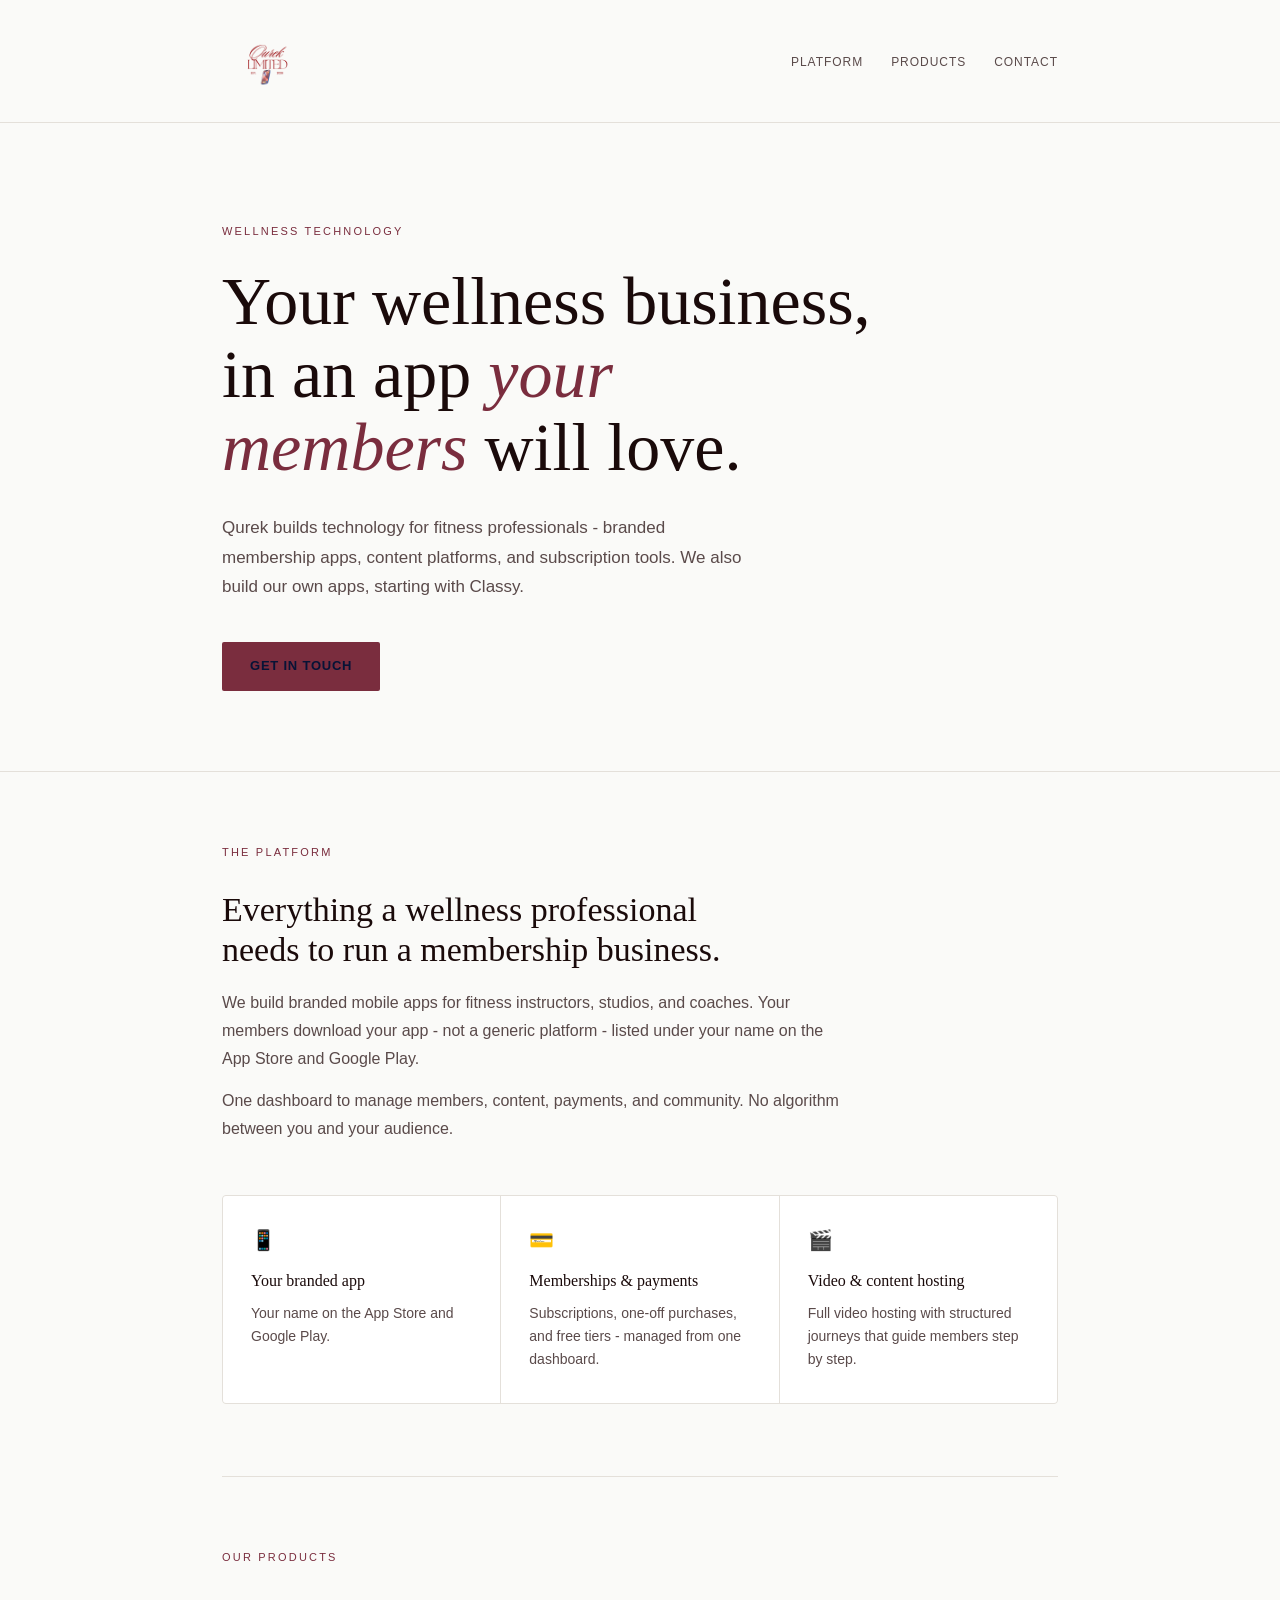
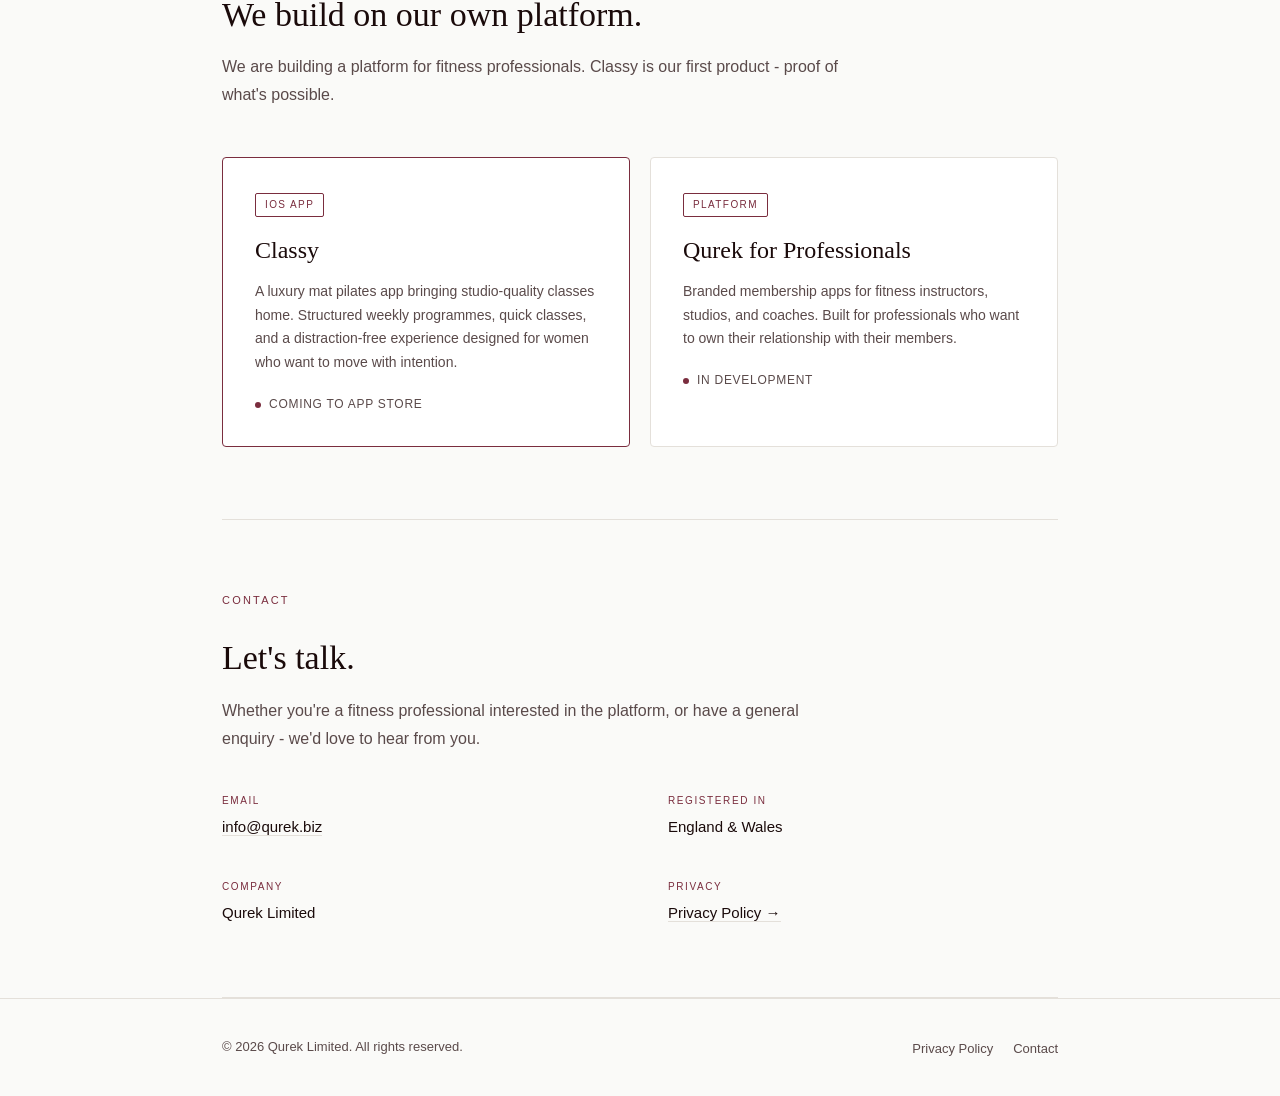
==== index.html @ fe62d05a "Update index.html" ====
<!DOCTYPE html>
<html lang="en">
<head>
  <meta charset="UTF-8" />
  <meta name="viewport" content="width=device-width, initial-scale=1.0" />
  <title>Qurek Limited</title>
  <style>
    :root {
      --bg: #FAFAF8;
      --bg-alt: #F2F2F0;
      --text: #1A0A0A;
      --text-secondary: #5A4A4A;
      --accent: #7A2D3E;
      --rule: #E4E0DA;
      --card-bg: #FFFFFF;
      --card-border: #E4E0DA;
      --tag-bg: #F5F0EC;
    }

    @media (prefers-color-scheme: dark) {
      :root {
        --bg: #1E0A0A;
        --bg-alt: #2A1010;
        --text: #F4F1EA;
        --text-secondary: #C4A898;
        --accent: #A03A50;
        --rule: #3A1818;
        --card-bg: #2A1010;
        --card-border: #3A1818;
        --tag-bg: #321212;
      }
    }

    :root[data-theme="light"] {
      --bg: #FAFAF8; --bg-alt: #F2F2F0; --text: #1A0A0A;
      --text-secondary: #5A4A4A; --accent: #7A2D3E; --rule: #E4E0DA;
      --card-bg: #FFFFFF; --card-border: #E4E0DA; --tag-bg: #F5F0EC;
    }

    :root[data-theme="dark"] {
      --bg: #1E0A0A; --bg-alt: #2A1010; --text: #F4F1EA;
      --text-secondary: #C4A898; --accent: #A03A50; --rule: #3A1818;
      --card-bg: #2A1010; --card-border: #3A1818; --tag-bg: #321212;
    }

    *, *::before, *::after { box-sizing: border-box; margin: 0; padding: 0; }

    body {
      background: var(--bg);
      color: var(--text);
      font-family: -apple-system, BlinkMacSystemFont, 'Segoe UI', Arial, sans-serif;
      font-size: 16px;
      line-height: 1.6;
    }

    .container { max-width: 900px; margin: 0 auto; padding: 0 32px; }

    /* NAV */
    nav { padding: 16px 0; border-bottom: 1px solid var(--rule); }
    nav .container { display: flex; align-items: center; justify-content: space-between; }

    .nav-logo { text-decoration: none; display: block; }

    .nav-links { display: flex; gap: 28px; list-style: none; }
    .nav-links a {
      font-size: 12px;
      letter-spacing: 0.08em;
      text-transform: uppercase;
      color: var(--text-secondary);
      text-decoration: none;
      transition: color 0.15s;
    }
    .nav-links a:hover { color: var(--accent); }

    /* HERO */
    .hero { padding: 100px 0 80px; }

    .eyebrow {
      font-size: 11px;
      letter-spacing: 0.2em;
      text-transform: uppercase;
      color: var(--accent);
      margin-bottom: 24px;
    }

    .hero-title {
      font-family: Georgia, serif;
      font-size: clamp(40px, 6.5vw, 68px);
      font-weight: normal;
      line-height: 1.08;
      color: var(--text);
      text-wrap: balance;
      max-width: 720px;
      margin-bottom: 28px;
    }

    .hero-title em { font-style: italic; color: var(--accent); }

    .hero-sub {
      font-size: 17px;
      line-height: 1.75;
      color: var(--text-secondary);
      max-width: 540px;
      margin-bottom: 40px;
    }

    .hero-cta {
      display: inline-block;
      background: var(--accent);
      color: #071336;
      font-size: 13px;
      font-weight: 600;
      letter-spacing: 0.06em;
      text-transform: uppercase;
      text-decoration: none;
      padding: 14px 28px;
      border-radius: 2px;
      transition: opacity 0.15s;
    }
    .hero-cta:hover { opacity: 0.85; }

    /* RULE */
    hr { border: none; border-top: 1px solid var(--rule); }

    /* SECTION */
    section { padding: 72px 0; border-bottom: 1px solid var(--rule); }

    .section-label {
      font-size: 11px;
      letter-spacing: 0.2em;
      text-transform: uppercase;
      color: var(--accent);
      margin-bottom: 28px;
    }

    .section-title {
      font-family: Georgia, serif;
      font-size: clamp(24px, 3.5vw, 34px);
      font-weight: normal;
      line-height: 1.2;
      color: var(--text);
      text-wrap: balance;
      margin-bottom: 18px;
    }

    .section-body {
      font-size: 16px;
      line-height: 1.75;
      color: var(--text-secondary);
      max-width: 620px;
    }
    .section-body p + p { margin-top: 14px; }

    /* FEATURE GRID */
    .feature-grid {
      display: grid;
      grid-template-columns: repeat(auto-fill, minmax(260px, 1fr));
      gap: 1px;
      background: var(--rule);
      border: 1px solid var(--rule);
      margin-top: 52px;
      border-radius: 4px;
      overflow: hidden;
    }

    .feature-cell {
      background: var(--card-bg);
      padding: 28px 28px 32px;
    }

    .feature-icon {
      font-size: 20px;
      margin-bottom: 12px;
      display: block;
    }

    .feature-title {
      font-family: Georgia, serif;
      font-size: 16px;
      font-weight: normal;
      color: var(--text);
      margin-bottom: 8px;
    }

    .feature-desc {
      font-size: 14px;
      line-height: 1.65;
      color: var(--text-secondary);
    }

    /* PRODUCT CARDS */
    .product-grid {
      display: grid;
      grid-template-columns: 1fr 1fr;
      gap: 20px;
      margin-top: 48px;
    }

    @media (max-width: 640px) {
      .product-grid { grid-template-columns: 1fr; }
    }

    .product-card {
      background: var(--card-bg);
      border: 1px solid var(--card-border);
      border-radius: 4px;
      padding: 32px;
    }

    .product-card.featured {
      border-color: var(--accent);
    }

    .product-tag {
      display: inline-block;
      font-size: 10px;
      letter-spacing: 0.14em;
      text-transform: uppercase;
      color: var(--accent);
      border: 1px solid var(--accent);
      padding: 3px 9px;
      border-radius: 2px;
      margin-bottom: 14px;
    }

    .product-name {
      font-family: Georgia, serif;
      font-size: 24px;
      font-weight: normal;
      color: var(--text);
      margin-bottom: 10px;
    }

    .product-desc {
      font-size: 14px;
      line-height: 1.7;
      color: var(--text-secondary);
    }

    .product-status {
      margin-top: 20px;
      display: flex;
      align-items: center;
      gap: 8px;
      font-size: 12px;
      letter-spacing: 0.06em;
      text-transform: uppercase;
      color: var(--text-secondary);
    }

    .product-status::before {
      content: '';
      width: 6px;
      height: 6px;
      border-radius: 50%;
      background: var(--accent);
      flex-shrink: 0;
    }

    /* CONTACT */
    .contact-grid {
      display: grid;
      grid-template-columns: 1fr 1fr;
      gap: 40px 56px;
      margin-top: 40px;
    }

    @media (max-width: 600px) { .contact-grid { grid-template-columns: 1fr; } }

    .contact-label {
      font-size: 10px;
      letter-spacing: 0.16em;
      text-transform: uppercase;
      color: var(--accent);
      margin-bottom: 6px;
    }

    .contact-value {
      font-size: 15px;
      color: var(--text);
    }

    .contact-value a {
      color: var(--text);
      text-decoration: none;
      border-bottom: 1px solid var(--rule);
      transition: color 0.15s, border-color 0.15s;
    }

    .contact-value a:hover { color: var(--accent); border-color: var(--accent); }

    /* FOOTER */
    footer { padding: 36px 0; }
    footer .container {
      display: flex;
      align-items: center;
      justify-content: space-between;
      flex-wrap: wrap;
      gap: 14px;
    }

    .footer-copy { font-size: 13px; color: var(--text-secondary); }

    .footer-links { display: flex; gap: 20px; list-style: none; }
    .footer-links a {
      font-size: 13px;
      color: var(--text-secondary);
      text-decoration: none;
      transition: color 0.15s;
    }
    .footer-links a:hover { color: var(--accent); }

    @media (prefers-reduced-motion: no-preference) {
      [data-fade] { opacity: 0; transform: translateY(14px); transition: opacity 0.5s ease, transform 0.5s ease; }
      [data-fade].visible { opacity: 1; transform: none; }
    }
  </style>
</head>
<body>

  <nav>
    <div class="container">
      <a class="nav-logo" href="/"><img src="[data-uri]" alt="Qurek Limited" style="height:90px;width:auto;display:block;"></a>
      <ul class="nav-links">
        <li><a href="#platform">Platform</a></li>
        <li><a href="#products">Products</a></li>
        <li><a href="#contact">Contact</a></li>
      </ul>
    </div>
  </nav>

  <div class="container">
    <div class="hero">
      <p class="eyebrow" data-fade>Wellness Technology</p>
      <h1 class="hero-title" data-fade>Your wellness business, in an app <em>your members</em> will love.</h1>
      <p class="hero-sub" data-fade>Qurek builds technology for fitness professionals - branded membership apps, content platforms, and subscription tools. We also build our own apps, starting with Classy.</p>
      <a class="hero-cta" href="mailto:info@qurek.biz" data-fade>Get in touch</a>
    </div>
  </div>

  <hr />

  <div class="container">
    <section id="platform">
      <p class="section-label">The Platform</p>
      <h2 class="section-title">Everything a wellness professional needs to run a membership business.</h2>
      <div class="section-body">
        <p>We build branded mobile apps for fitness instructors, studios, and coaches. Your members download your app - not a generic platform - listed under your name on the App Store and Google Play.</p>
        <p>One dashboard to manage members, content, payments, and community. No algorithm between you and your audience.</p>
      </div>

      <div class="feature-grid">
        <div class="feature-cell">
          <span class="feature-icon">📱</span>
          <h3 class="feature-title">Your branded app</h3>
          <p class="feature-desc">Your name on the App Store and Google Play.</p>
        </div>
        <div class="feature-cell">
          <span class="feature-icon">💳</span>
          <h3 class="feature-title">Memberships & payments</h3>
          <p class="feature-desc">Subscriptions, one-off purchases, and free tiers - managed from one dashboard.</p>
        </div>
        <div class="feature-cell">
          <span class="feature-icon">🎬</span>
          <h3 class="feature-title">Video & content hosting</h3>
          <p class="feature-desc">Full video hosting with structured journeys that guide members step by step.</p>
        </div>
      </div>
    </section>
  </div>

  <div class="container">
    <section id="products">
      <p class="section-label">Our products</p>
      <h2 class="section-title">We build on our own platform.</h2>
      <div class="section-body">
        <p>We are building a platform for fitness professionals. Classy is our first product - proof of what's possible.</p>
      </div>

      <div class="product-grid">
        <div class="product-card featured">
          <span class="product-tag">iOS App</span>
          <h3 class="product-name">Classy</h3>
          <p class="product-desc">A luxury mat pilates app bringing studio-quality classes home. Structured weekly programmes, quick classes, and a distraction-free experience designed for women who want to move with intention.</p>
          <p class="product-status">Coming to App Store</p>
        </div>
        <div class="product-card">
          <span class="product-tag">Platform</span>
          <h3 class="product-name">Qurek for Professionals</h3>
          <p class="product-desc">Branded membership apps for fitness instructors, studios, and coaches. Built for professionals who want to own their relationship with their members.</p>
          <p class="product-status">In development</p>
        </div>
      </div>
    </section>
  </div>

  <div class="container">
    <section id="contact">
      <p class="section-label">Contact</p>
      <h2 class="section-title">Let's talk.</h2>
      <div class="section-body">
        <p>Whether you're a fitness professional interested in the platform, or have a general enquiry - we'd love to hear from you.</p>
      </div>

      <div class="contact-grid">
        <div>
          <p class="contact-label">Email</p>
          <p class="contact-value"><a href="mailto:info@qurek.biz">info@qurek.biz</a></p>
        </div>
        <div>
          <p class="contact-label">Registered in</p>
          <p class="contact-value">England & Wales</p>
        </div>
        <div>
          <p class="contact-label">Company</p>
          <p class="contact-value">Qurek Limited</p>
        </div>
        <div>
          <p class="contact-label">Privacy</p>
          <p class="contact-value"><a href="https://niacod.github.io/privacy" target="_blank">Privacy Policy →</a></p>
        </div>
      </div>
    </section>
  </div>

  <hr />

  <footer>
    <div class="container">
      <p class="footer-copy">&copy; 2026 Qurek Limited. All rights reserved.</p>
      <ul class="footer-links">
        <li><a href="https://niacod.github.io/privacy" target="_blank">Privacy Policy</a></li>
        <li><a href="mailto:info@qurek.biz">Contact</a></li>
      </ul>
    </div>
  </footer>

  <script>
    const els = document.querySelectorAll('[data-fade]');
    const io = new IntersectionObserver((entries) => {
      entries.forEach(e => { if (e.isIntersecting) { e.target.classList.add('visible'); io.unobserve(e.target); } });
    }, { threshold: 0.1 });
    els.forEach(el => io.observe(el));
  </script>

</body>
</html>
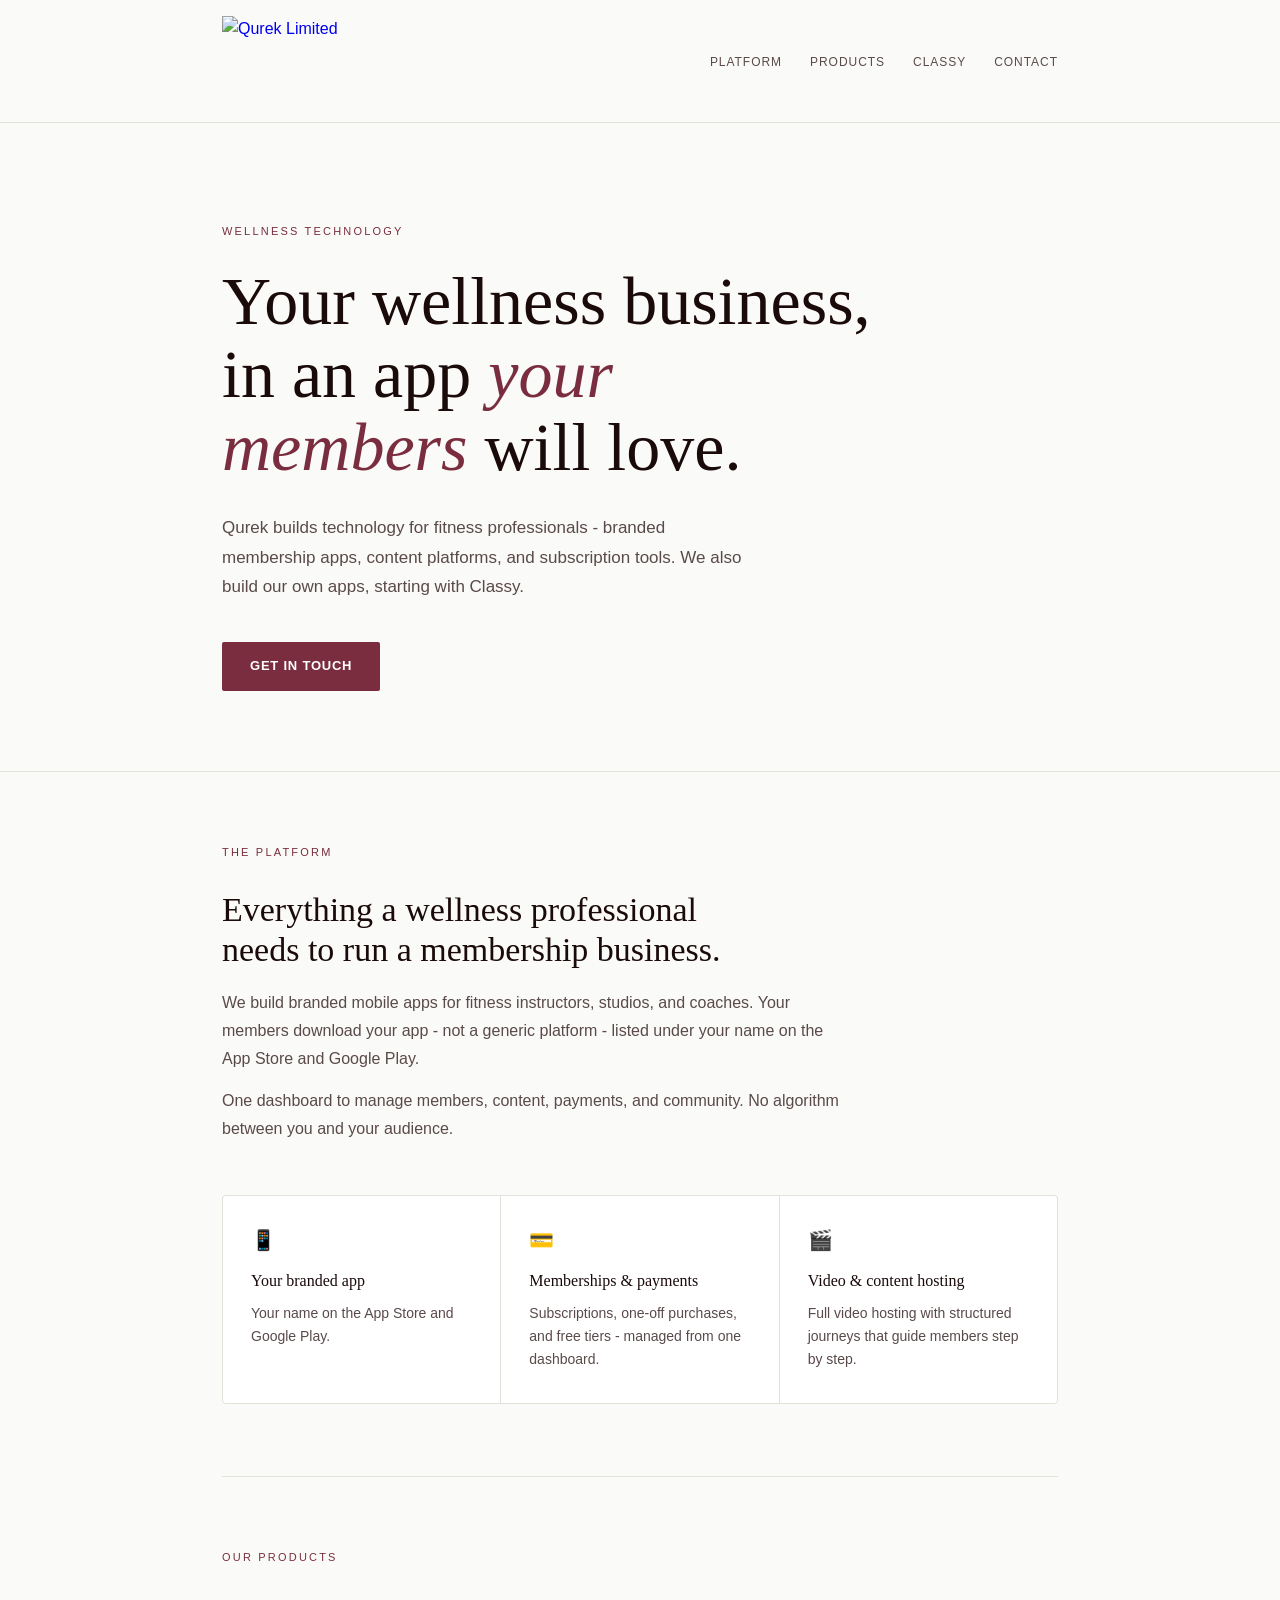
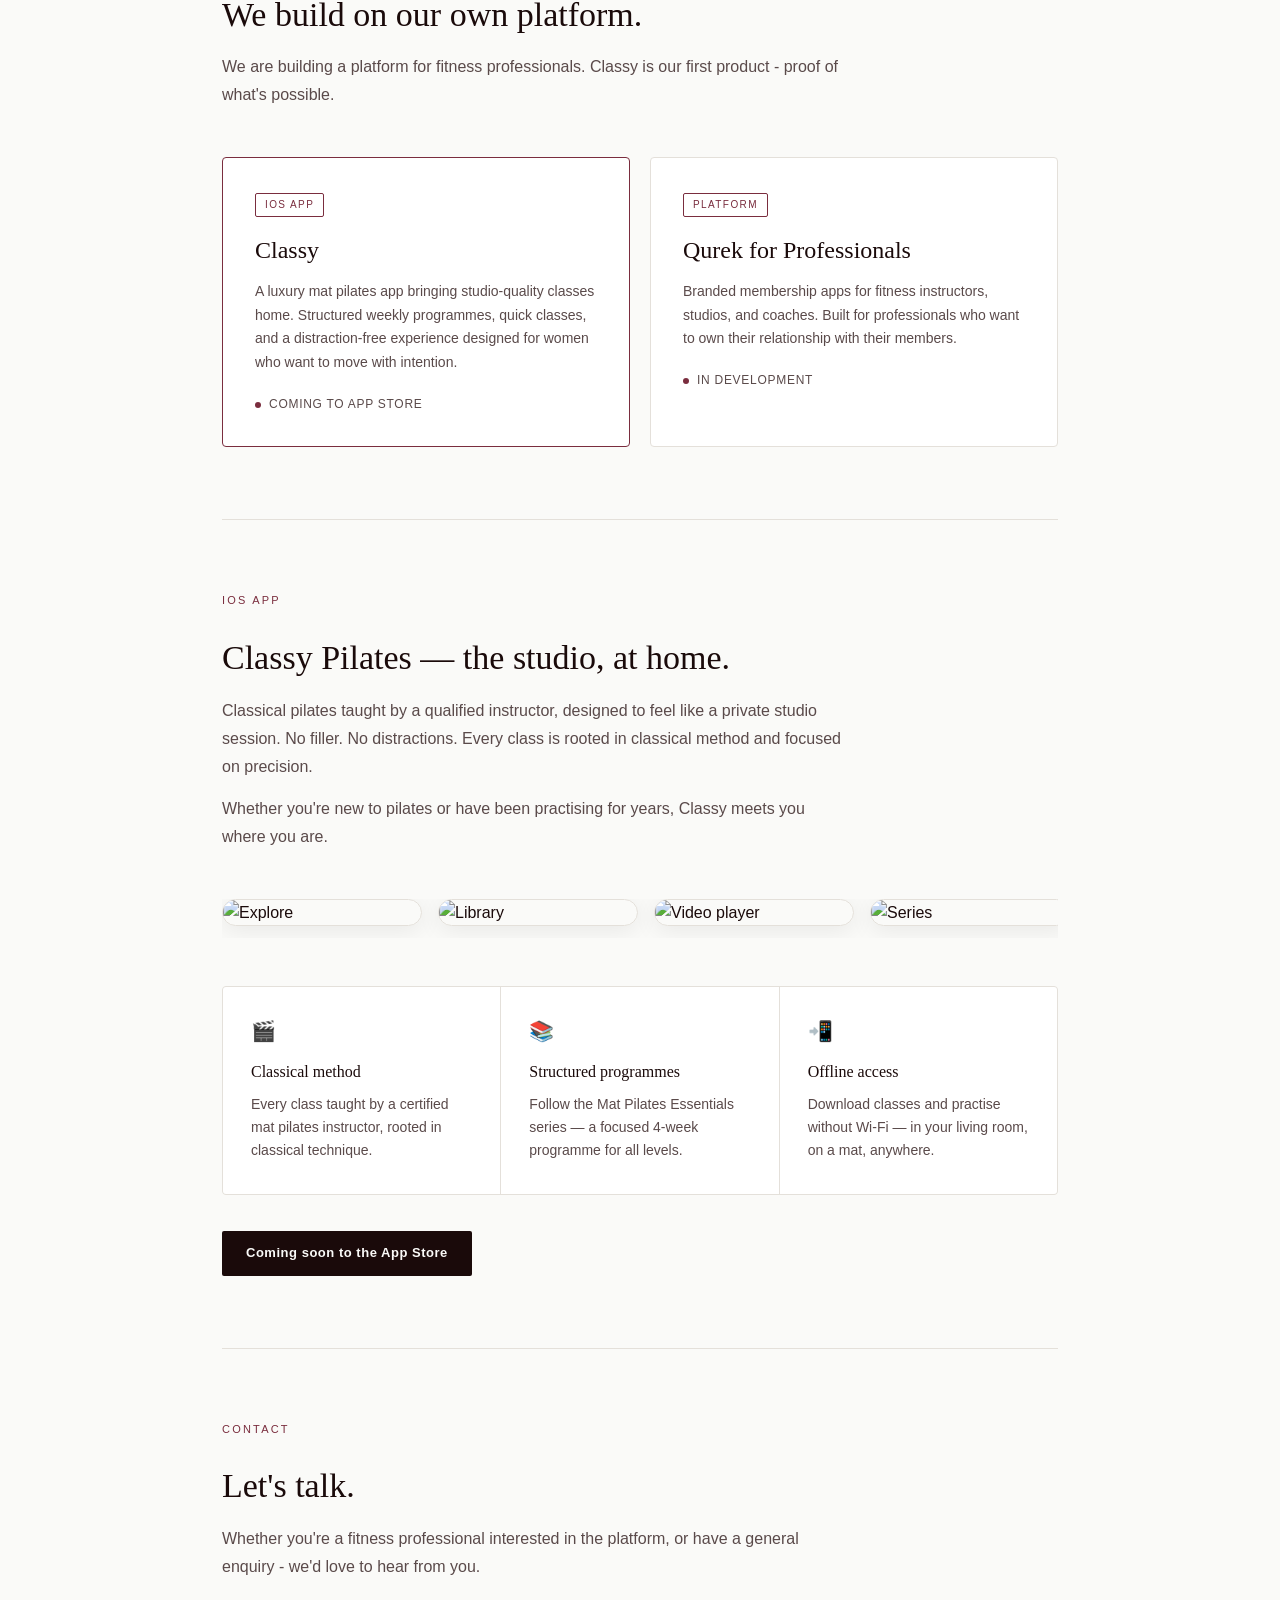
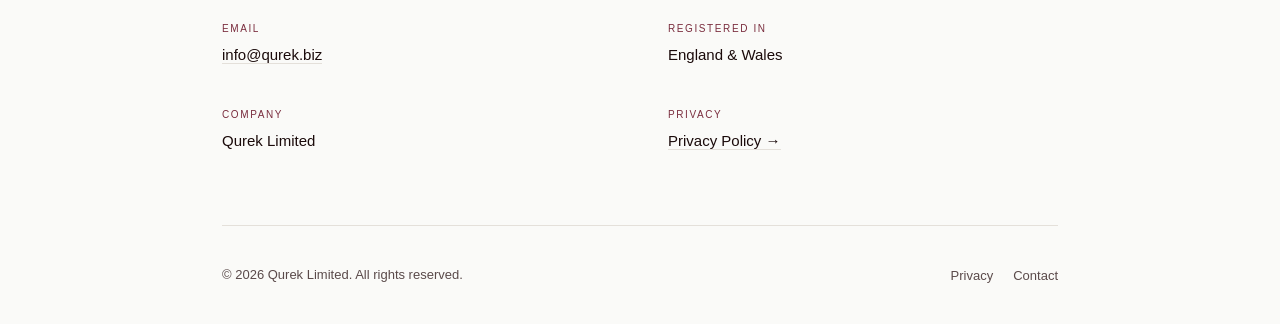
==== commit b6131dee: "added classy.html" ====
--- a/index.html
+++ b/index.html
@@ -107,7 +107,7 @@
     .hero-cta {
       display: inline-block;
       background: var(--accent);
-      color: #071336;
+      color: #fff;
       font-size: 13px;
       font-weight: 600;
       letter-spacing: 0.06em;
@@ -207,9 +207,7 @@
       padding: 32px;
     }
 
-    .product-card.featured {
-      border-color: var(--accent);
-    }
+    .product-card.featured { border-color: var(--accent); }
 
     .product-tag {
       display: inline-block;
@@ -314,16 +312,58 @@
       [data-fade] { opacity: 0; transform: translateY(14px); transition: opacity 0.5s ease, transform 0.5s ease; }
       [data-fade].visible { opacity: 1; transform: none; }
     }
+
+    /* CLASSY SECTION */
+    .classy-screens {
+      display: flex;
+      gap: 16px;
+      overflow-x: auto;
+      margin-top: 48px;
+      padding-bottom: 12px;
+      scrollbar-width: none;
+      -ms-overflow-style: none;
+    }
+    .classy-screens::-webkit-scrollbar { display: none; }
+
+    .classy-screen {
+      flex: 0 0 auto;
+      width: 200px;
+      border-radius: 20px;
+      overflow: hidden;
+      border: 1px solid var(--card-border);
+      box-shadow: 0 4px 24px rgba(0,0,0,0.08);
+    }
+
+    .classy-screen img {
+      width: 100%;
+      height: auto;
+      display: block;
+    }
+
+    .classy-badge {
+      display: inline-block;
+      margin-top: 36px;
+      background: var(--text);
+      color: var(--bg);
+      font-size: 13px;
+      font-weight: 600;
+      letter-spacing: 0.04em;
+      padding: 12px 24px;
+      border-radius: 2px;
+    }
   </style>
 </head>
 <body>
 
   <nav>
     <div class="container">
-      <a class="nav-logo" href="/"><img src="[data-uri]" alt="Qurek Limited" style="height:90px;width:auto;display:block;"></a>
+      <a class="nav-logo" href="/">
+        <img src="[data-uri] tz7e/32YG4utRa3HN/mDn/ukdrHwB90iGj67/6/ENTKBkUuANZCRe2+HVM8aA4GpuilOg//iJIeQ21lQNWA+EviMd1vtgIlKLElHw38cSAd3A/wkNb7gQ14pj0oIa/acaOSOIQWOG8MEhjABFiBD+OaMhKYtDwSmWJacDxlxCqbVVsI0ZduJSPXtsFY9Cc3j+jnxyJOD1d/l7soJSrdeRXtkypS7/yTZtmKw2sLXZQLDiYA2nBrLbR0+BMjHsMwXvNIy5YtOJc9CyyvTEBn0xAJBQp/+Bd/H98+Ihb87mMKDiJ6ebP0UWtAyn5RVTs2qo21cmAAT2DIB1kC2zIiP6AWBBlilxvoDP8ZU2YsdSk7Jaxz0Q3NBcGSV+lho6upQNHLPsZhk1Yuqix5KgkoXjh3hO9kZB0xVQo3GtcuhTGSh46zVpPqvpfTn58Ra3ypaQcfGJl/oS7pQr5hKfOb1lX3p5DVrtoHnpbsWlMa+RZWVFc6EVelw6G5LZtbVRqMtpdHzkdlLdqKPzPs6KL1qqqjYU7O0n+tKfpt8HKRxUHHihQE+A2HSkBTZa86MxtfYO/r4hwZ7TWLKr1IHo94dLBIWSq1AtOB7uCTeZQzCA79tOdaC6QyC4QpoQ2+kTOuSBcn2F4tddk2s7e3RvuA7jin+lEhkSRi9UOw43tZrArLJH/qGhinauD/fkhk1CY6vNy1pPOgwy/4gRL9Orut14/iErSPAAmTr+PHZIEDBf5YvcaFuyXNgE/WQ1kElb66Cs/xfECgXzImFn7V39OEPnPAh3RJHIcD8VAiH3XGJlRiQfoepWwvdmvnKKbHo+q6qba6omK5Z+nkeh/7XJb7A6fWxyIOdj21AuEmTUG+UQ4DElMkCpDOgXn4nf9JSf/BwTM8+E0Gb+3oh8WMC8TxCXBSP+h46W3xKQZ9chjkBFiDD/AYOdvObA4EvSzN5W5mQX8tgVKeZVVRsrUPKOExWP0/EfDf2dcBocleN13TzdM2UtRBCIVT9GN4vzcYiz/d0ttac9vb3cN4ZS73Bt3QpfrHMV/nGGbHWN6mdhUUqbWVHwPvEwu38uXcEmv3+ry9X+kIIjwOg0SEYVBlQCW9J6uLqs8LhsBD4n8uIIMACZETcxsHpRLMvOB+mias1ofz5xFIbtA6pXsxIc8G8aPu/+zJg5OJF9DpdmGfBJOUgJ7cprab69vb3+9rb2nj4liZf8AhTmBejjhM61wONxk5rAh9KoPM+/r5lAqSJKl/iIuQjI02UcpDByaU+RLqZurmx9j9vuQY+YrgRYAEy3O7YEGhvLh2ItghBgD8yEfwHb7VdKPUIijKEujVc5rj8gj5EjzfACV/jD8xCVt0GOMRHwRTSiApvmpMMr7Br3+o/1lKEftyyZNQoX/26dXgw3lggQGzbG/7Y7xv38KctEWj0hnaWMtGIuJ5v4v7DfCkF3h/XDK2+Nhn+dEvn8/7hSYAFyPC8b4PW6mZvcBekGPkFpuLumneSU2Noai7MV6sR5TF/Tizyaxi8e10aKyq/5rTUDRBENAg9khHaT+cVMTX1uuKCEwylv+mQyqun02OxmUxbBUVVkecGT87rCjbyxy0QaPQHZzmUugHZBCo7gkIN+MGuXB0LX9MA39IWTufdw5gAC5BhfPMGuunN/tBhmlJ3YKAYVSg84P+g+bjPY2bNaXXR6Du9bRdpA45k5iLdUhdZUr2XFvKwubHwE72tpyfHw5+SlKYmDUP6Ox8Pm/1UxKbQ8/O7nffx980JXF9T4/XH09fqStRjNlxHkaugyc2ZE237XX4Lv49cAjBVcmECWyaAqbNzITwexpGjOs+ywvfbTbfjoL4Ij8X+yq87k9nnHMhHBeFxs3LIPedG27aJ8KBeSkMGMMA5haanC3t9l5hcDrvVTKSLNyBe/lO4jz9vToBS01TE079HbE89TZyglDRQNf6VlsZ+LDw25zVSt7AGMlLvbD/2C87yhTArXU5PmfknTfJ34GE9Yyh10Zx4+KaemqyOQTbe/f2hc3RkwsWA/lHasg6oi0f+2o/NLloVHPI7od1mmUpvEsCW8LTOLBPalKwUr66ORvvsqC960RG2cYkv+G2HJe6CD2wSzbwj8yVS7t8rHXL+/LYor68ywu53d91hAdIdnRLfRynX1/uCt2CAmEdaR96zTD8aCJL1WPZvdl2s92tpLHFXboeUIY1lQhyahD8lJs3zzo0PTEQywhEORD9WBuLxTQSIJvWjsXyhlrXU/Q1st+/yl9/sD5wGE+atCOL0krMcJgwFIbJwTjR8hW396/JM3jESCbAAGYl3tR/61ACrBIRHE0wUs+kpM1/oaRNxGB9YpvWjui6iuvPHFntf7A0c4JLqTugvVUnKfhsfuOy3NweDQWmIg9Cu3yCNSj5kRdCsMvg/TsIyhS0Okf1lsXaX+jb7YcIbuEpT8kJ6lICwoFcUqV/q58bD984tdUAl2n8WICV677vrNg0Wrb7QEpcQswud5ZTLCk+drwhdHYt5/R90V0exfQjkOxOBfDdBe/kfTFZHzk9E/q/YcdtqW3lWHFauyaqUEI8XXkMqfb5XirFRoS6qjW1dmpXCevv6+XpR4/X54l7N6UwPhSV3KX9Va0Y14/dwPGmi5O+Av+oTrBZ58rx837ML9JUPnzd0CLAAGTr3Ysi0BJrHjRgszugsPDB4PKur7LGnR3o3yOYCzJK3ILLs9KRSj6RFdu6CRGxAp8oi+MOJGVZnpZT4POOSz+RhU/wCoubPh/B4SYt6F4lcLGF+94C9L0JKeZdmHiektr9Q6RkO6azKZkQTGnDBgDWiyIWoXWUZ61fQPL9Fv4f8Q0RWmMfPi0V5tloRZqW0iQVIKd3tHvQVkdqXYZD4CT1p5gsNGggW/Mulq+PmROJt+e09eb/ZUz1WaIl7kWNqP5iIrlwTCzc0bPTF96SKfjnG8gWOxKJRu8Ut6+cLWiPtVCnl13KY6h6YYhKm0mbNFasS/XKxXlTyd5gK3/YGf6JL6zzMRKuhyQmYHmYalrjB5davFoOYE9hOWimsB6FxfJGER8d07T8rYZw8L2qv6NiLnvKhI5EAC5CReFf72Kcmb/DH+EEsLHSY20+cUvwx45TH5Qfenla/2Fe5U5kwH8YAPT1hqVPr4uG7enpufx5HcSYimWmA6SrmcIhlVDeZZfSM9TDWYZ+WUuqw/g5Y7En7yffyntLvwMB8BM1uQ+ZgMhE+bUp56dxY2/ODKTwW+4LfgjC7Dw7z8eQDo99BRkLYRj1z54i2ARe0PeHJxww8AY4DGXjmQ/KKS/yV39A1uRgDGQLNcyWveaRt4dFqP7X3tPE0AJUJ6ymMO+Oyyjp0sISH3d6k8RO/1HZE2pU7To9EPmr0+2e4s9ZTmIY6Aw/436uPhaEIDGy5Cw59Xem/QbLBI4g3IrjfReLJWariw0YMAB/P8wLZm06shsvz7MGE+jswu42mmFSXGxPTmG1ZHw7NqB0FL27R1/G0oEcDDIZdSJ7DUNjMZz+JpYlo+74SteQj1D1NXh9dFIr0yWzV5Qoc6dXE/0mRF05p55Lx2Sqg4OIXMMA4p/ollcyOmNPd3WPohmpTnYND+R9KU5yzAaoQD3TJcW0Lbuxspzk+C9pNFbMqtDmn+bHZ7e+tAt6Xz9ZCq5mTwacbsXDcJNgwQypTqwrnRyHWdj+XvTIAFSIn/BmjGVYsv+GuYUb6fn65LU3XxRPy6sBwH1SZaPu8NoiZf4FgIn3vhsP48a8nD6+Jtr/fm/P48Fn1zYULAXzxS7oMI8/dhkvkI9bdjYFxSOwhaR75vjb7gPnjCfxoLYa2ylHnanHj7n/L7BvMd/q8FYHQT+IArhmI8Mlmp5tdFI7bZbzDbxtcemgTYBzI078uAtarFF5qDgL4NwoN+EBAeK7LSPGZeItwr4YEZTSe6hPoFhAemeOqH1sfX/2/AOlLkQut8wYuxzvk+mPn1FuadXoBH/dfqk60rixw6oJtgIzwZ5kKBdp0wP97+9La4OISAXAhB0NDDoMhGf+Bi5LS6mnwxtl0ba7kYyjoVwgNyuOtCDyC0tzCupuujec9II8AayEi7o73ozzK/f3ul9H/hlFB+4JBSRhFh973e2uFt4SHV3RAeK7LKOLg+FhtU4dHkrfguZjVRQj8NvoWDepMmhaYdO92pKiR1tOYm13/WHVJa7VBZcjen0GdiwH1vdTz8y4ZuZpk1+kL1WGIXY7t0wzp0lzDldbXJthXdXaOn+yjCX3eYB2JhrANwDlZVVGkEfb7g1NSl3ZnHoBFdCa3x0o7IcrpcBAnBTqhrb/t952vTdGjpr/yKUNb+MFHuiTQ0E+xBRIr/ZDS1cD58TJ3P4e8jlwBrICP33nbbM3pCbVb69Rg4QmS6okEAT54qY6l59fFwr5y4i22zlboLJpk1mH56RH18kIVHMDgZEefLXVI648pq7onwyK1x4kAchvqeVImZhpBRTao5wFJUgOD47V1KvxrC42AEIXoSwnoJ05zvauhGeDRDQwPiqwypHaIpy4V/fDcpXb223Bf6MwIrr5uXiLzS7U3rYidNgHAKq1ZhsoJHaJUJoaIQHLcJU/1W6Np9GSWTOPWcIqfLRn/oOpcS55LwIFUCv4sWaKA/rGsP/63weFrgS1r6CRAYpyF1+0ywheyDcx0n4Fo0xXcXsKhpEOIQvOh5hEsJEGABUgI3uVgXmzHTxqHk4YV+jzSy4WJG0j3Fju9qW7MndDB+RNA8VNSQ5g/q2tsHzedBbVwiRvmkkaW4k+0SynrHpalLump7fvtSb+hHyO20EP2YRv4fDMD/zQp5/Lzo5sue0jlN3tAJulI3YhZXDSxRArElf0g65QlnhSNdrtUK39BRGJ4XW5Y8vj7R+k+qp0GIPWv8oYMwcN/n0uWBaMc+tfG2/9K+npSmioo9NUs7H4LjCAzoDpoAgT7fp+ni0lpoAvagr0SlqeS4IvVJJMm8yYk1y+k3QAMBHiM+z0p5dH001z46h9K/eE05Vyh1JtCMxjFvYzr0w2llteLzKHR/LzAbjckAOF/tul11tVf0YSGxIu3jTcOAAP1uuJQYgYfEBPd6FWuwnzfRdxo0MYg8544GMdh2OQZuRqkZqdh1Yf1K4LHUtKzj6+LtZA4btNIAJUr6s0vKlNwL63BnoBHNnd0e6XJmU272WRYLIakfUaPxMA1hoH6fkcasBbHNI+UXCVHm8gevQVr7s+l4KrjOI554+SlzxJouQ/6WQlhjfL0Dh59al2j7o30i/jTAP7FIZTFDzRmFo39cTKjvYPMWBYgdHa6rSxE4grgdCRcWgg+VWos4knPnxiP30nfyTaxXejOCJ0MxZT1K2/LF1j59wZtx339SIDw+tZBepn5jehmJ1DMn66ZoQNvh81fLLaU9KONtb9dB8cjXRWYzUzevc0vtuLgSL65saemSQ/4cfh85BFiAjJx72eOerPfHjncpuTMNHjBbkdO8VZPmGbPEx3i47FmhWAoMpA9hymcQzmDkRBr8Na9rfIEr0K+TyX6Cp/Eru4vvaPQG9pea0eRQ2jTi0CFEby+PB+fPKcKhyecbLZXjTtR/SP74rLDuL4tFTj1ZiC654Sn/BxiA78JKjbXIH7bJQL40FApgEu9D+EeIWBmM+FKs3BJ9CvbUpboS50zIdByM+/ecIfTa/KSFDgFxEyYQHBWz1BN6PPJYQb1yKTQPmC5t4eHEDpr0gCzE34fw+A8dZ6d3keomaBe7Qnu52dStxq6mctOkhAasLz/OG/yDoRxP4TObrwhiiRQWICVyo/PdpKdojJdnkt2aCswwsGVbF9VGo2/nj9nSO/kLEAT3ANKfT4gqcSkS6tlPvVs6b1vuhyN4PkxBl2DQI23qsbWx8M+7ut5Sb+A8TBa4ErOhykgY4Dw654qsgvhTaGA5MAUn54Slfr8DqVDyKT1g7ru3KhqZjdlH+XG84IzcR/g8joerYJlpiVpoZw8UHkCmIaz1fj8E177kf8Co+zmE+LOFxxR+XuoOTYS/BGYzcTQZi+iidO8gKJvavWXnnbcmpwHdBO1yqS9+qw95xzB1+RVkF569eoHGAOFwHYSGbbYioYkYj48zmG49H6azBkx7HucPnYWHikugzTyV1dWedZHwh4XtKPYZ51liCPwGirWNt21bAixAti3fIVe7wx/8LnwfcBJ3LASEHFeV0Z6nVP87cje9o/TbYRrZtd1SdyPC/Jr6Qe7lYm/wJPyQb6IBFYLgDZcwzirIMv2V/CMOb3YRBMEsStdCwgaDZRYO87OROmRxsW40VlR8Tbe0BzFwTyRhgyd3AeFx95po+AykMO9aeGDdDNR/C/wTs+HEf7Cw7kU+3yiXIR7EQP5tqpNyTKWkuA1CfJM1SvLnNHpChwhNNWLAt9tAAg+vDCLrz8diXrfmF/NqKg9O1hwx3BttP/hCnrZM/cTaZHhNvh7EeVyBa55L18Q7CY9PLCUPg/B4g9LOOIS1yC3Ed2BKuxnCdIOZLn8+vzOBzgTw74dLKRHAUzcNbPbgielSsJeKsAr2SzdcMp+YFcZ+OoXxJm9n3WFCaMvj7e6/mWOM3SRrQnS1JR+eN7LHniWbKt3NbrWvqP1MJCpJgR7kgL6IfRp/gB86/4f2dIiQ9P5bABDg7W+SBIacCpbqM5bZuFfI4A9dGjIHYZVHvOhI5VtgFUXvDMGQ3sJdVHVTIqHQhGHfPNd6V2IkCq9MWqFEfpCvFDJ2BCK9MJAJBLQoWbGgAe/LawGNj7s+/ZCv0KThTiLUJmkDkfIQ+sMpNBSX7X7pTgOd+ahVb9JiZl6BqhNKJFuYc6n3MDttJtBbQrXSaxvT3C3i/HpZAUxDxDgTJhAaIYGSoGoU4G2fy9IJn7vdgCp5iOb3/UYmXs0IJ0BBQjSFwkrOzMBWb4PFG6bAfP0fxqiRiJUJVsKaXeB7q/[base64]/K3v/1bMrJxmZhUNflgQk4KoJwRJkBjKPbhN1T5yXxaVqGJaJuXCRakv79YI0tC9r4ZEPmSLbcWEbvwl6HCqAeWz3OMiEzqcnoVEAXqN/[base64]/YoAgpGI5HHNoJMQoRoO6Ij21vREVkzWaxhFNH4gU1TW/CqFvxIZQJVhV0TnUhKaJMpJqgXSqMYBLG5kNyHHWFQxGsOFKkLOxCJlWf3OJ5MnFlbS8aphtXF1bqTq78EqjSnXtQ9VUJg5YpW3gzqoQGJdCTLR8kxrr0V1pGIeqqjZFPCj4HJHe2B8qGy2TsagbqhHZAkHuCGGTr0jv/tnaU5aG2lGRdkO00JtRlrPfELlq7aMt2e7jI4/eX0hRVGbCGmJYpGNIjJ7p3gmJXl8y9RjKrJzJLDPSfJSuZXd8FkXf8M7gAAAAASUVORK5CYII=" alt="Qurek Limited" style="height:90px;width:auto;display:block;">
+      </a>
       <ul class="nav-links">
         <li><a href="#platform">Platform</a></li>
         <li><a href="#products">Products</a></li>
+        <li><a href="#classy">Classy</a></li>
         <li><a href="#contact">Contact</a></li>
       </ul>
     </div>
@@ -357,12 +397,12 @@
         </div>
         <div class="feature-cell">
           <span class="feature-icon">💳</span>
-          <h3 class="feature-title">Memberships & payments</h3>
+          <h3 class="feature-title">Memberships &amp; payments</h3>
           <p class="feature-desc">Subscriptions, one-off purchases, and free tiers - managed from one dashboard.</p>
         </div>
         <div class="feature-cell">
           <span class="feature-icon">🎬</span>
-          <h3 class="feature-title">Video & content hosting</h3>
+          <h3 class="feature-title">Video &amp; content hosting</h3>
           <p class="feature-desc">Full video hosting with structured journeys that guide members step by step.</p>
         </div>
       </div>
@@ -394,6 +434,49 @@
     </section>
   </div>
 
+  <!-- CLASSY SECTION -->
+  <div class="container">
+    <section id="classy">
+      <p class="section-label">iOS App</p>
+      <h2 class="section-title">Classy Pilates — the studio, at home.</h2>
+      <div class="section-body">
+        <p>Classical pilates taught by a qualified instructor, designed to feel like a private studio session. No filler. No distractions. Every class is rooted in classical method and focused on precision.</p>
+        <p>Whether you're new to pilates or have been practising for years, Classy meets you where you are.</p>
+      </div>
+
+      <div class="classy-screens">
+        <div class="classy-screen"><img src="./images/classy/screen-1.png" alt="Explore" /></div>
+        <div class="classy-screen"><img src="./images/classy/screen-2.png" alt="Library" /></div>
+        <div class="classy-screen"><img src="./images/classy/screen-3.png" alt="Video player" /></div>
+        <div class="classy-screen"><img src="./images/classy/screen-4.png" alt="Series" /></div>
+        <div class="classy-screen"><img src="./images/classy/screen-5.png" alt="Downloads" /></div>
+        <div class="classy-screen"><img src="./images/classy/screen-6.png" alt="Dark mode" /></div>
+      </div>
+
+      <div class="feature-grid" style="margin-top: 48px;">
+        <div class="feature-cell">
+          <span class="feature-icon">🎬</span>
+          <h3 class="feature-title">Classical method</h3>
+          <p class="feature-desc">Every class taught by a certified mat pilates instructor, rooted in classical technique.</p>
+        </div>
+        <div class="feature-cell">
+          <span class="feature-icon">📚</span>
+          <h3 class="feature-title">Structured programmes</h3>
+          <p class="feature-desc">Follow the Mat Pilates Essentials series — a focused 4-week programme for all levels.</p>
+        </div>
+        <div class="feature-cell">
+          <span class="feature-icon">📲</span>
+          <h3 class="feature-title">Offline access</h3>
+          <p class="feature-desc">Download classes and practise without Wi-Fi — in your living room, on a mat, anywhere.</p>
+        </div>
+      </div>
+
+      <div>
+        <span class="classy-badge">Coming soon to the App Store</span>
+      </div>
+    </section>
+  </div>
+
   <div class="container">
     <section id="contact">
       <p class="section-label">Contact</p>
@@ -409,7 +492,7 @@
         </div>
         <div>
           <p class="contact-label">Registered in</p>
-          <p class="contact-value">England & Wales</p>
+          <p class="contact-value">England &amp; Wales</p>
         </div>
         <div>
           <p class="contact-label">Company</p>
@@ -417,30 +500,27 @@
         </div>
         <div>
           <p class="contact-label">Privacy</p>
-          <p class="contact-value"><a href="https://niacod.github.io/privacy" target="_blank">Privacy Policy →</a></p>
+          <p class="contact-value"><a href="/privacy">Privacy Policy →</a></p>
         </div>
       </div>
     </section>
   </div>
-
-  <hr />
 
   <footer>
     <div class="container">
       <p class="footer-copy">&copy; 2026 Qurek Limited. All rights reserved.</p>
       <ul class="footer-links">
-        <li><a href="https://niacod.github.io/privacy" target="_blank">Privacy Policy</a></li>
+        <li><a href="/privacy">Privacy</a></li>
         <li><a href="mailto:info@qurek.biz">Contact</a></li>
       </ul>
     </div>
   </footer>
 
   <script>
-    const els = document.querySelectorAll('[data-fade]');
-    const io = new IntersectionObserver((entries) => {
-      entries.forEach(e => { if (e.isIntersecting) { e.target.classList.add('visible'); io.unobserve(e.target); } });
+    const observer = new IntersectionObserver((entries) => {
+      entries.forEach(e => { if (e.isIntersecting) e.target.classList.add('visible'); });
     }, { threshold: 0.1 });
-    els.forEach(el => io.observe(el));
+    document.querySelectorAll('[data-fade]').forEach(el => observer.observe(el));
   </script>
 
 </body>
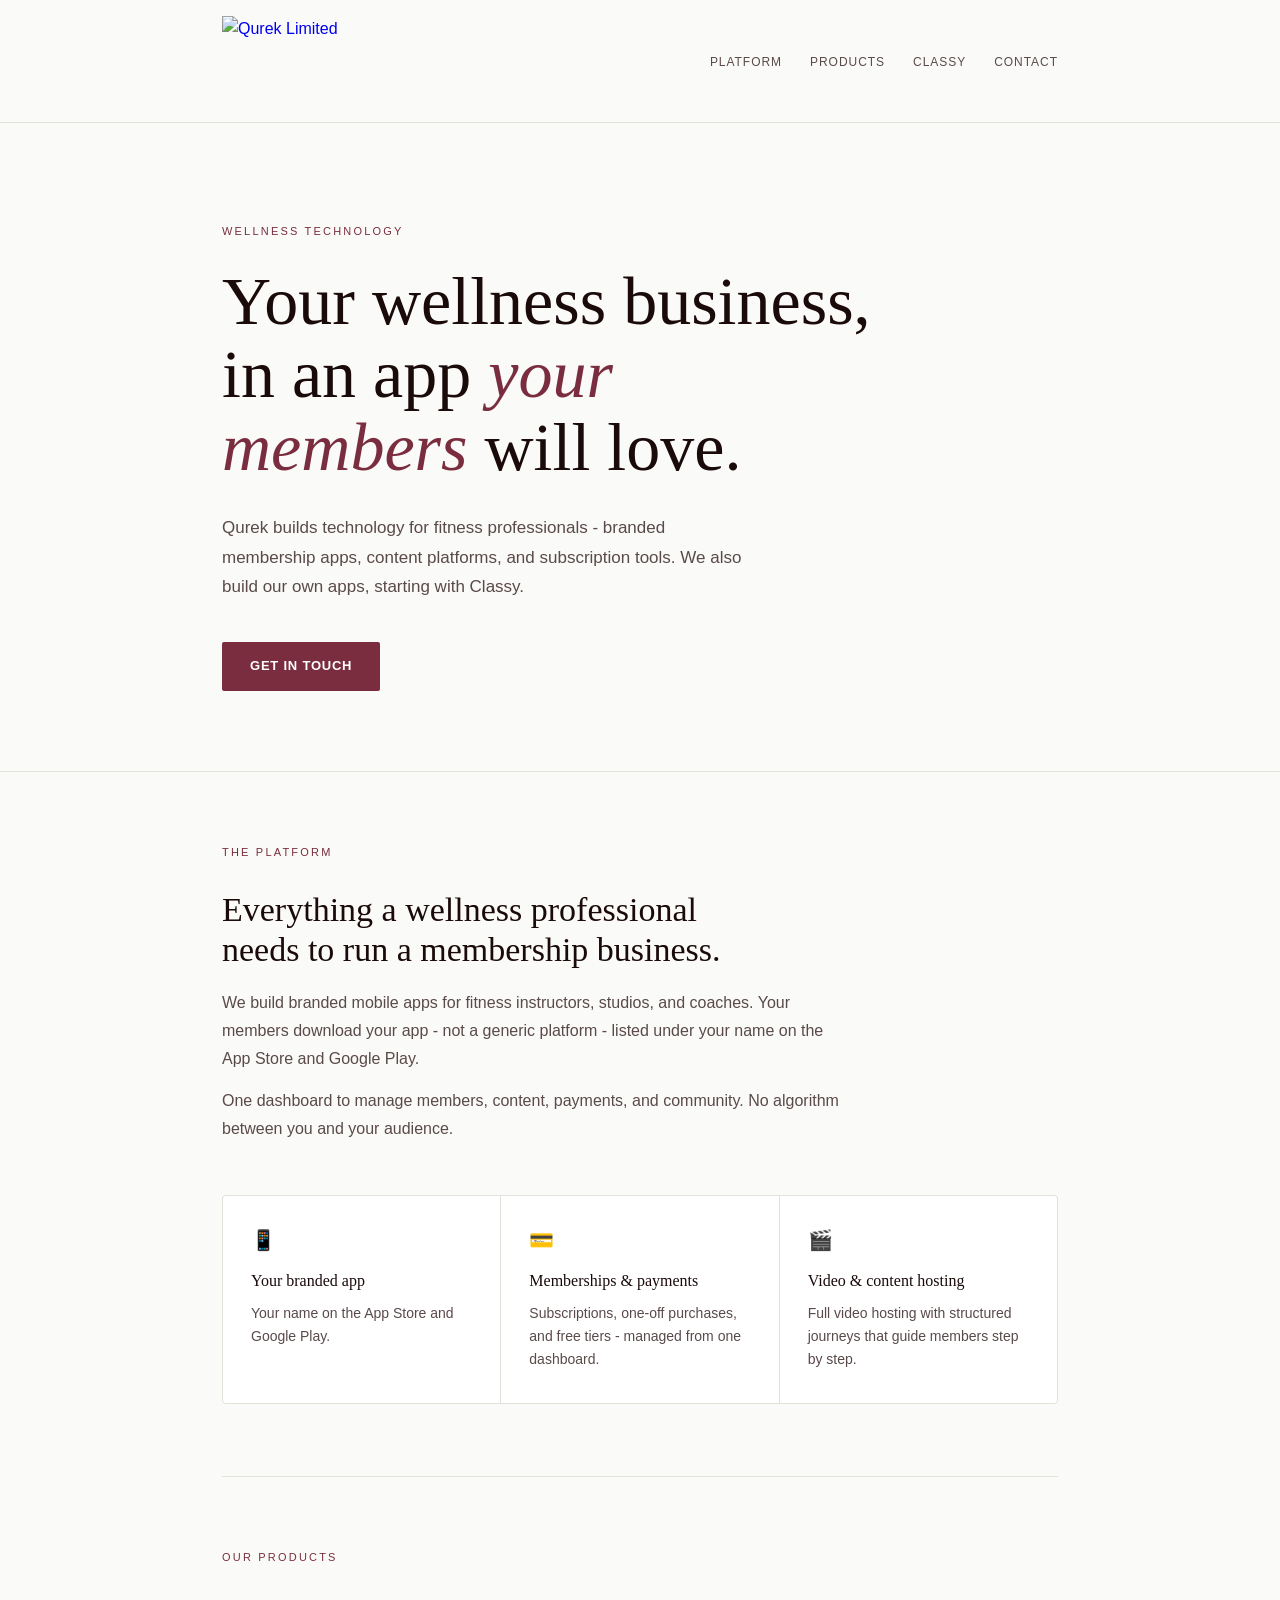
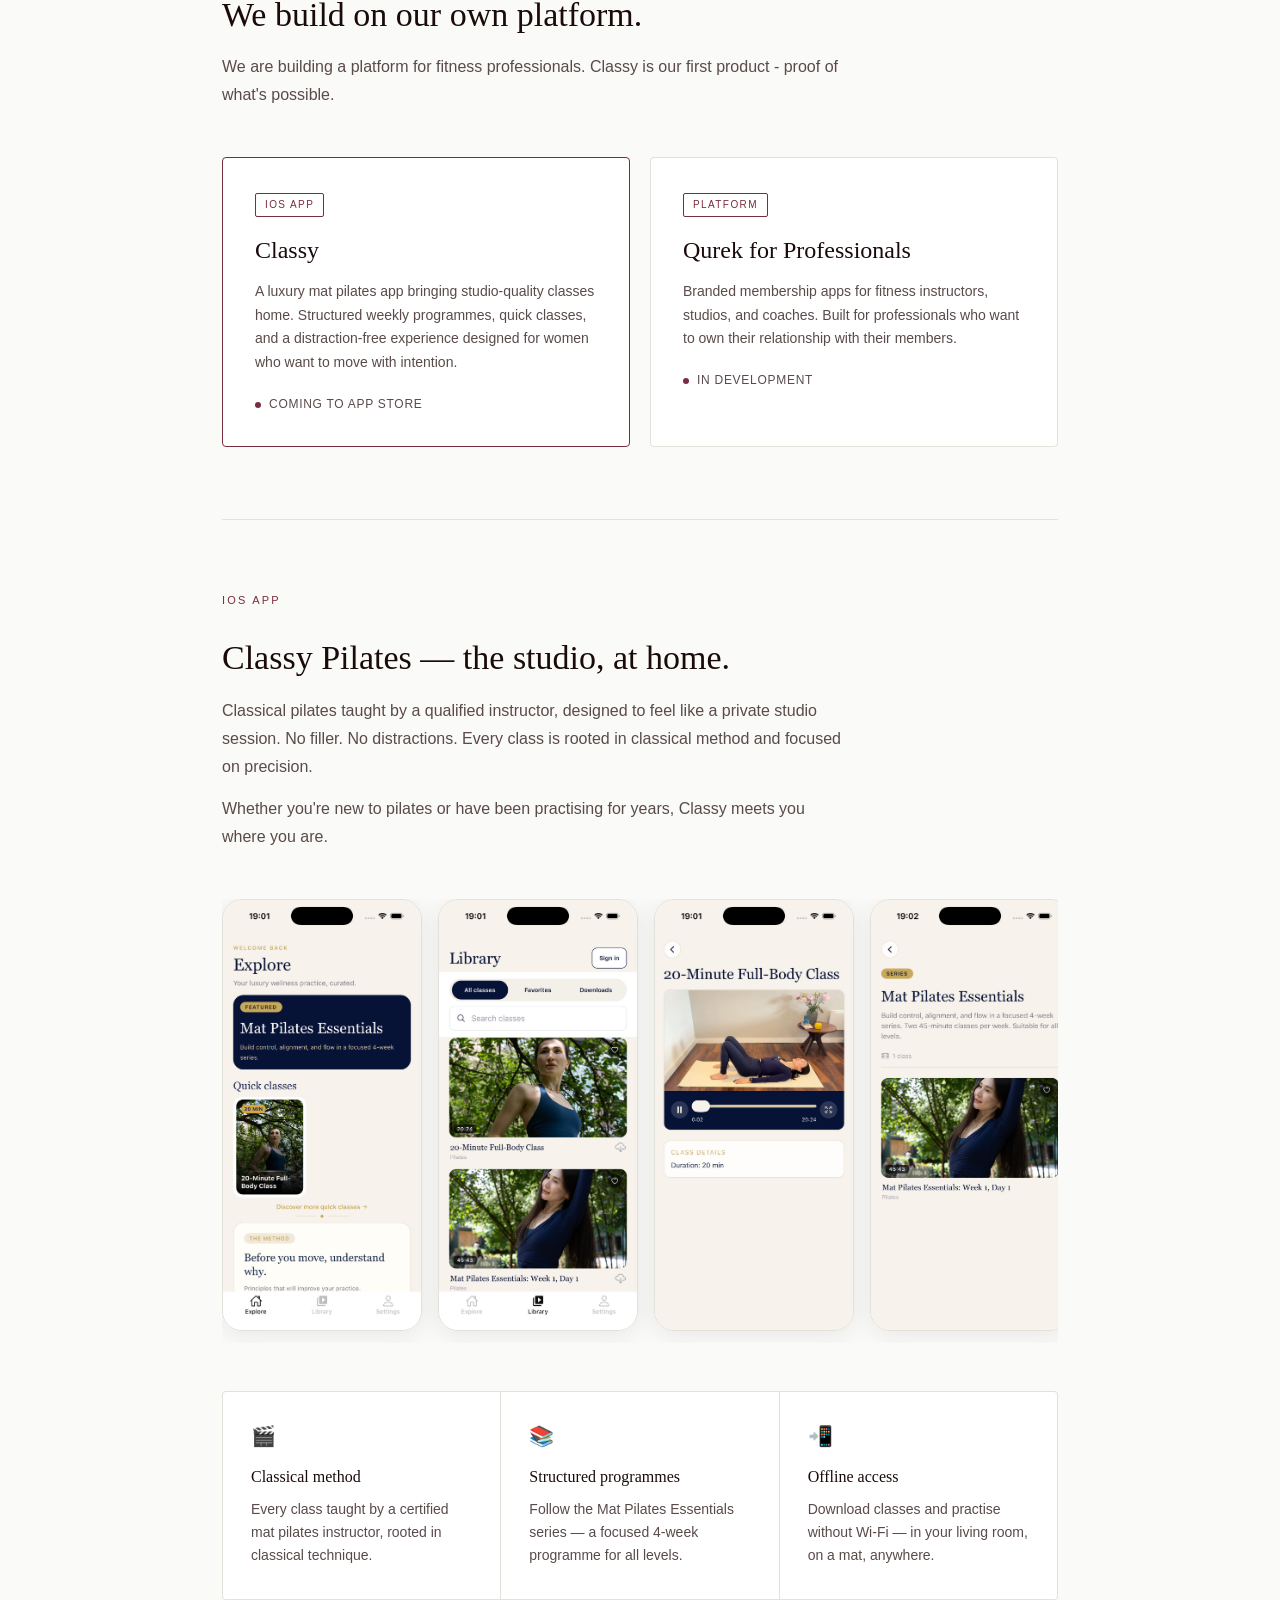
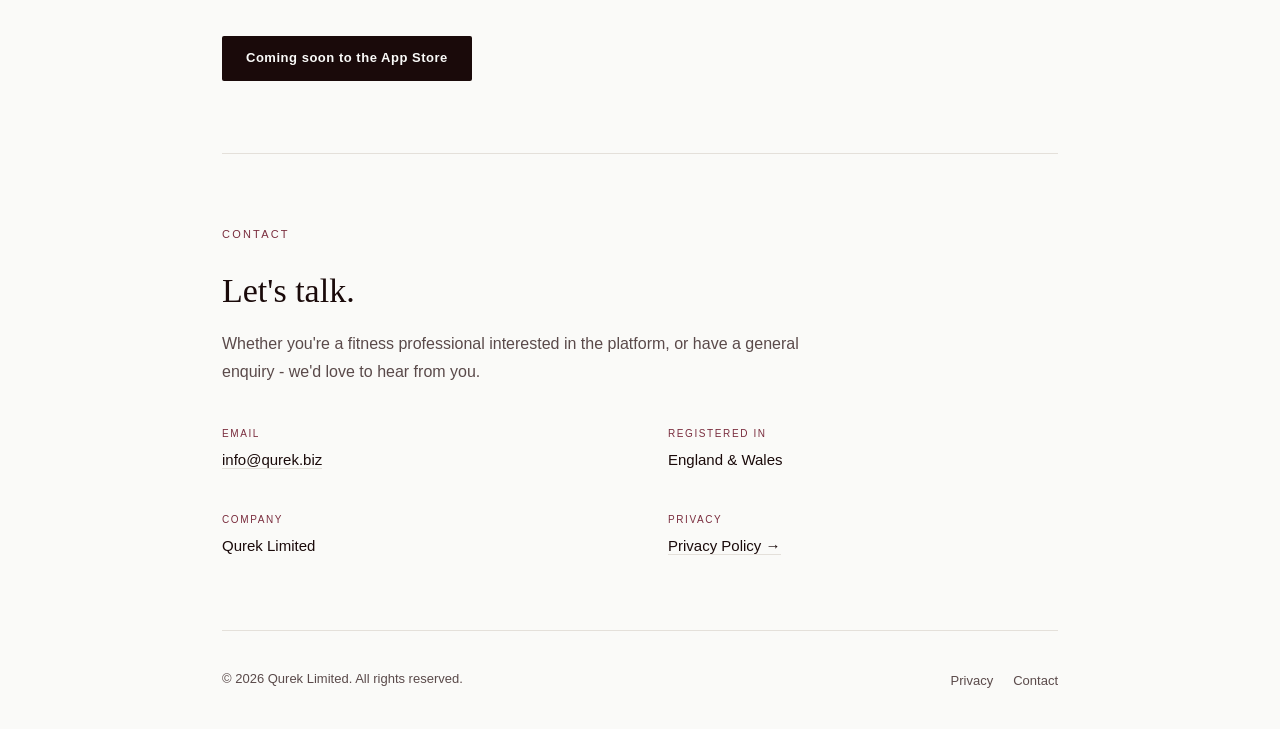
==== commit 34492760: "Add files via upload" ====
--- a/index.html
+++ b/index.html
@@ -445,12 +445,12 @@
       </div>
 
       <div class="classy-screens">
-        <div class="classy-screen"><img src="./images/classy/screen-1.png" alt="Explore" /></div>
-        <div class="classy-screen"><img src="./images/classy/screen-2.png" alt="Library" /></div>
-        <div class="classy-screen"><img src="./images/classy/screen-3.png" alt="Video player" /></div>
-        <div class="classy-screen"><img src="./images/classy/screen-4.png" alt="Series" /></div>
-        <div class="classy-screen"><img src="./images/classy/screen-5.png" alt="Downloads" /></div>
-        <div class="classy-screen"><img src="./images/classy/screen-6.png" alt="Dark mode" /></div>
+        <div class="classy-screen"><img src="[data-uri]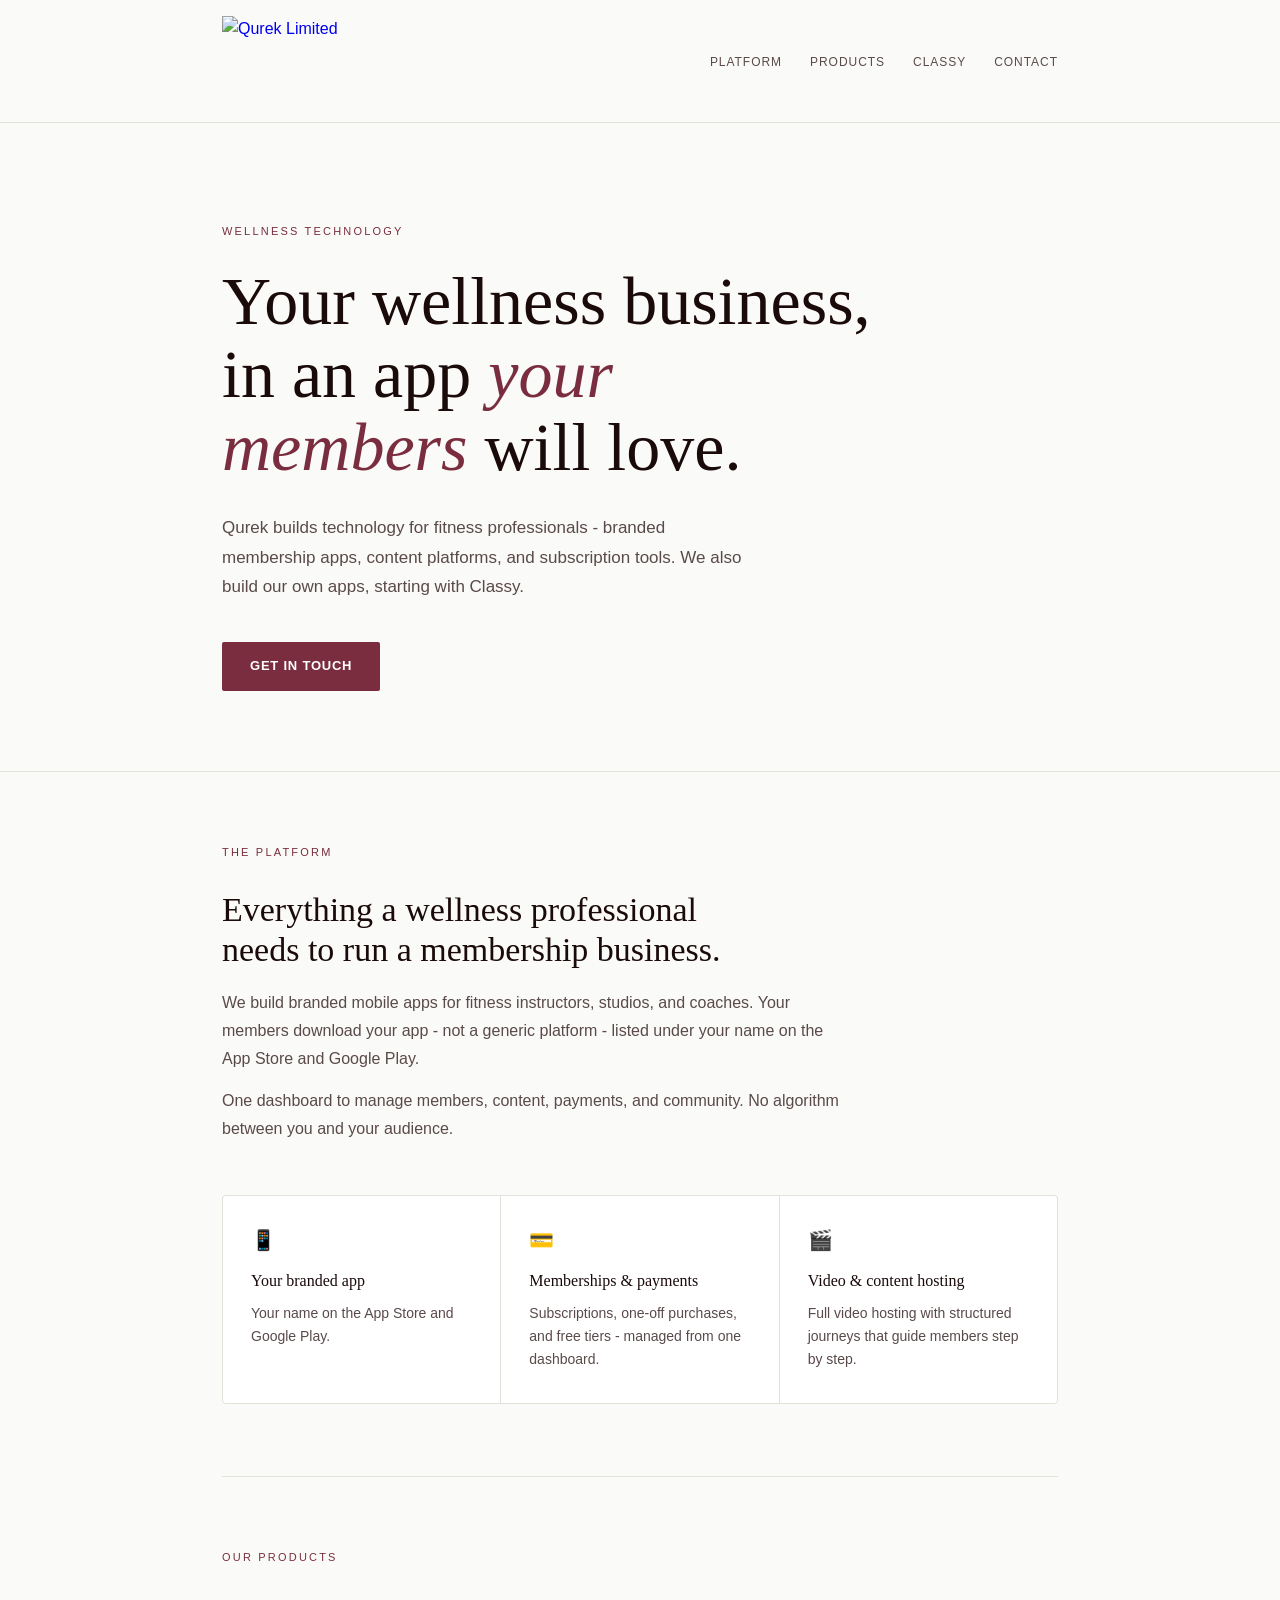
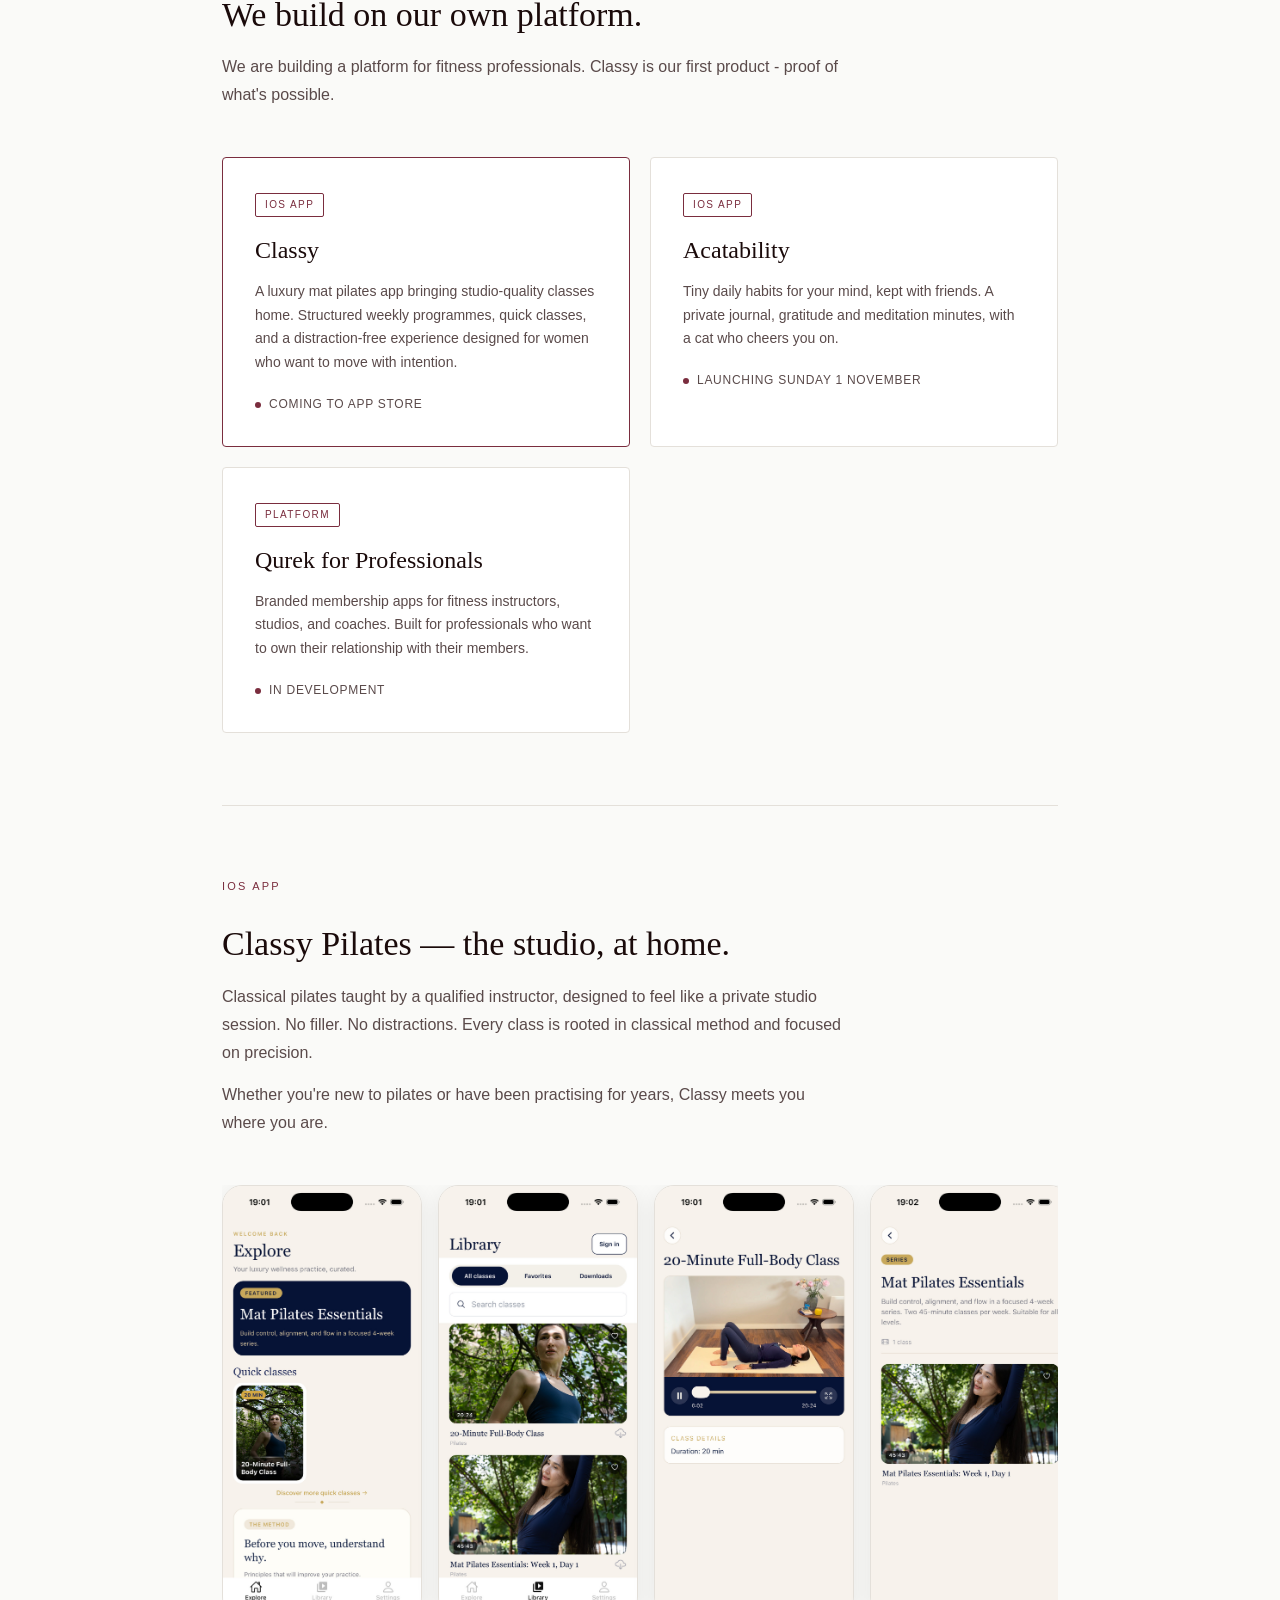
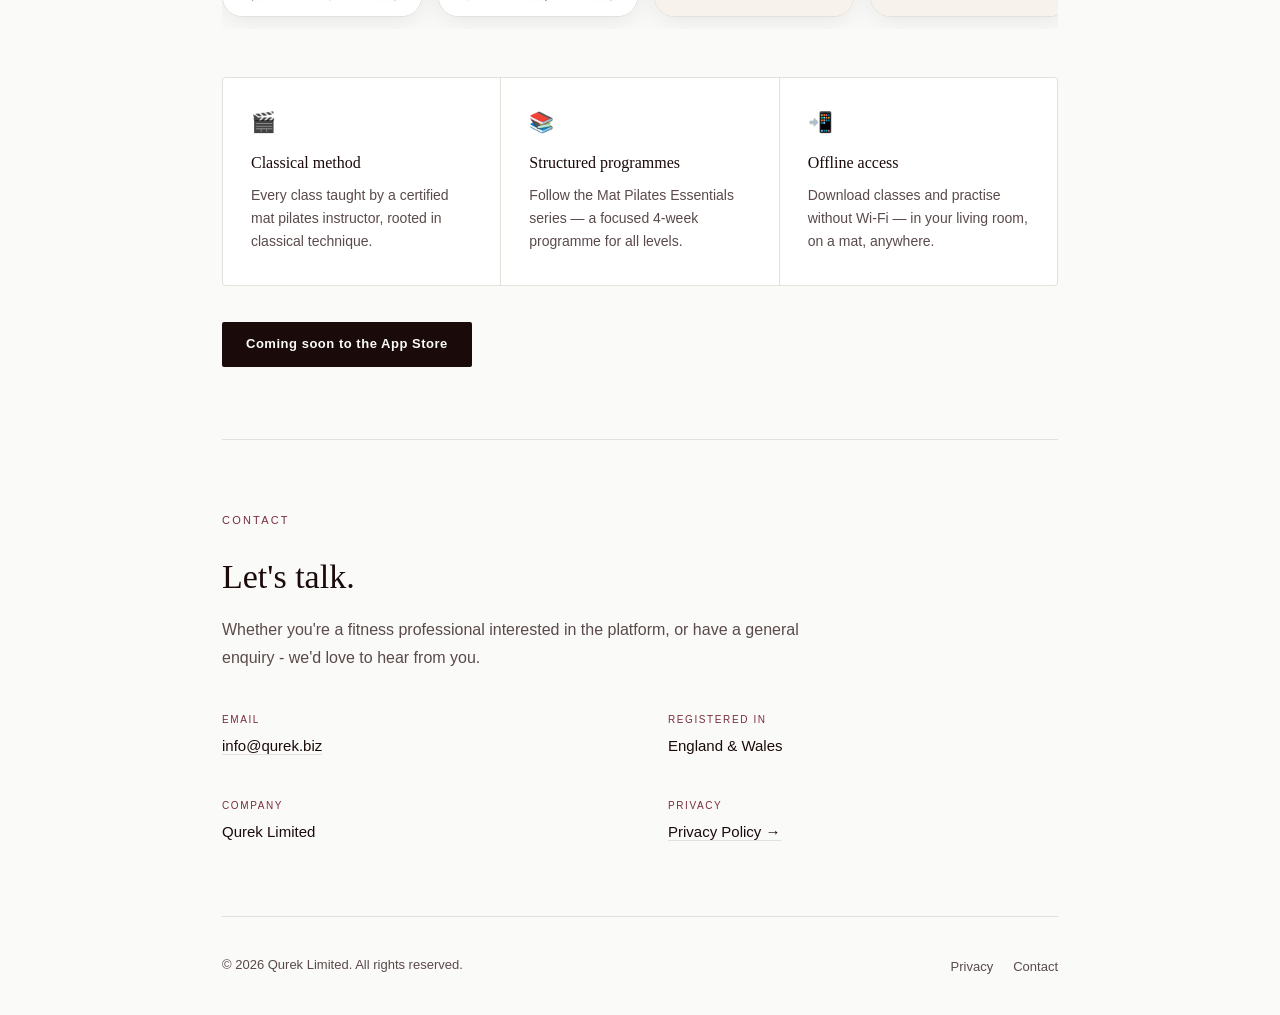
==== commit ddb3f1c2: "Acatability: full website in the app's kawaii style, built for search and AI - New pages: How it wor" ====
--- a/index.html
+++ b/index.html
@@ -424,6 +424,12 @@
           <p class="product-desc">A luxury mat pilates app bringing studio-quality classes home. Structured weekly programmes, quick classes, and a distraction-free experience designed for women who want to move with intention.</p>
           <p class="product-status">Coming to App Store</p>
         </div>
+        <a class="product-card" href="/acatability/" style="text-decoration:none;color:inherit">
+          <span class="product-tag">iOS App</span>
+          <h3 class="product-name">Acatability</h3>
+          <p class="product-desc">Tiny daily habits for your mind, kept with friends. A private journal, gratitude and meditation minutes, with a cat who cheers you on.</p>
+          <p class="product-status">Launching Sunday 1 November</p>
+        </a>
         <div class="product-card">
           <span class="product-tag">Platform</span>
           <h3 class="product-name">Qurek for Professionals</h3>
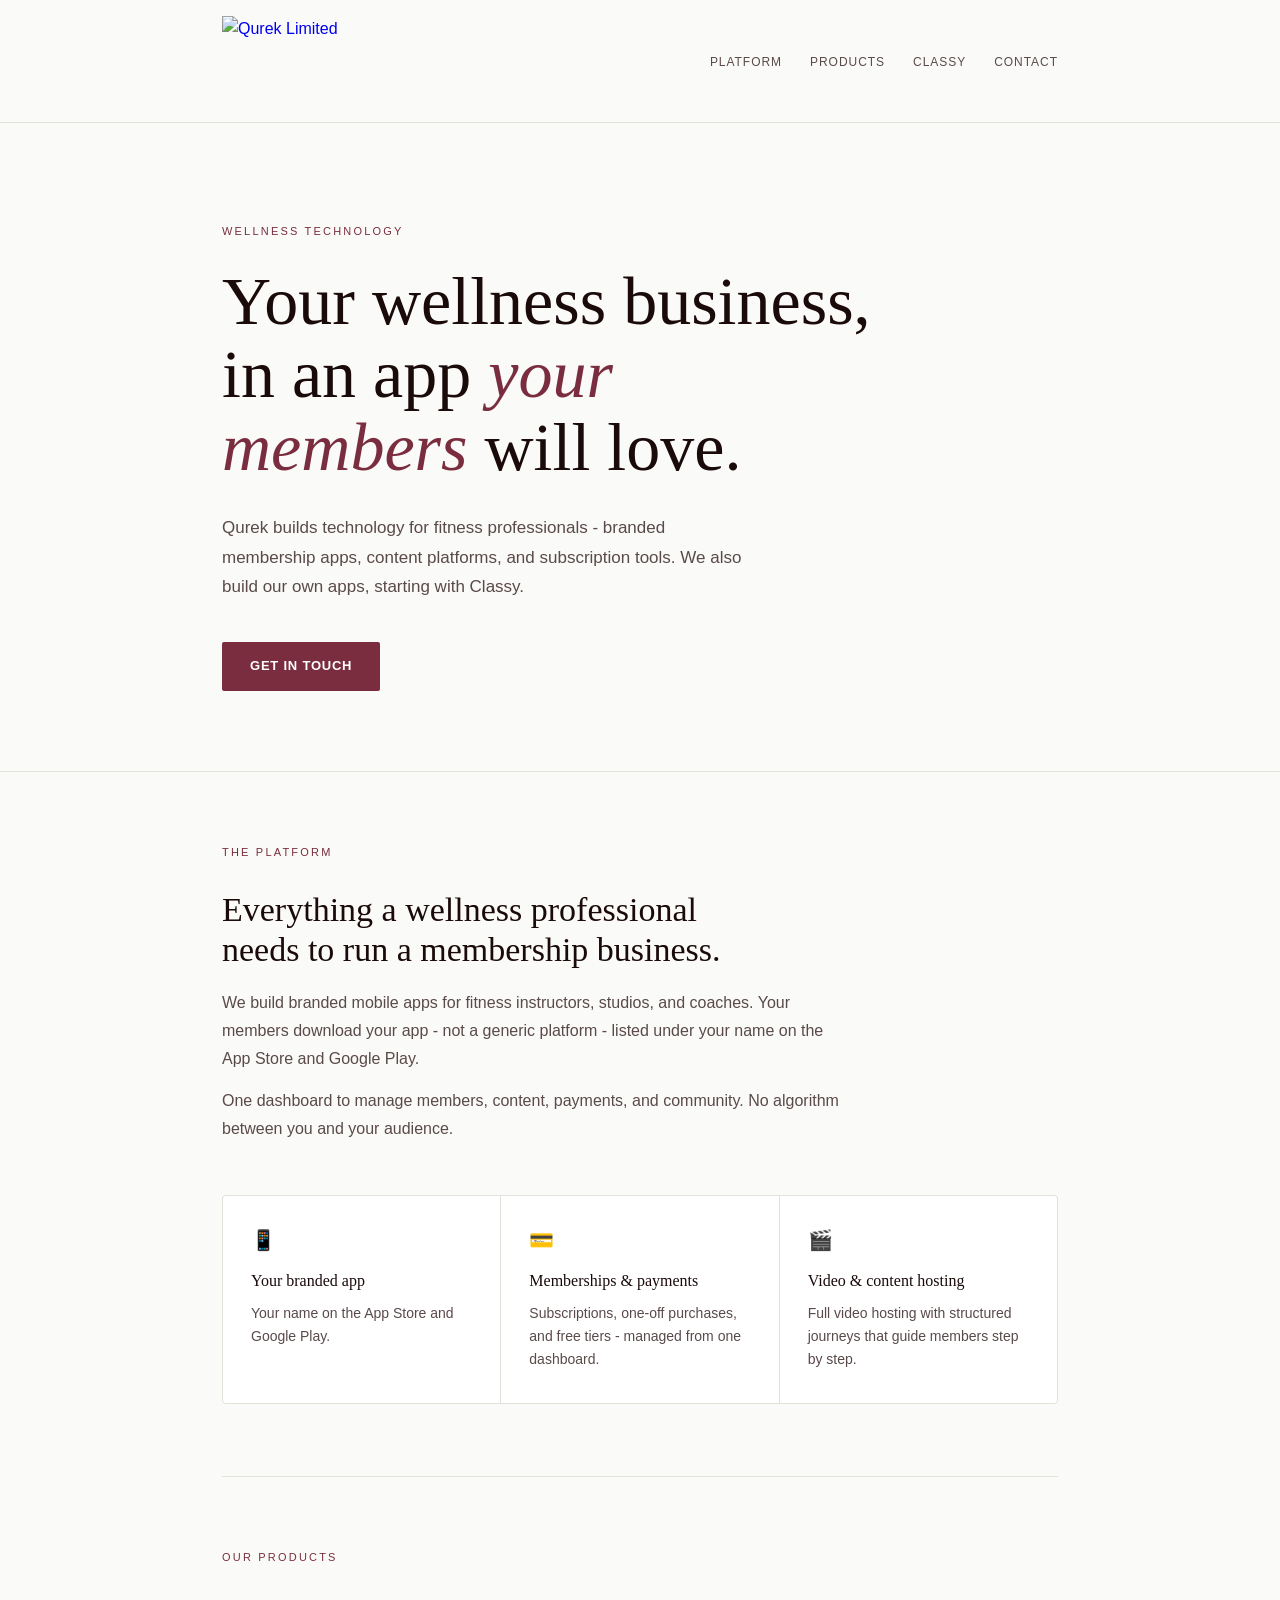
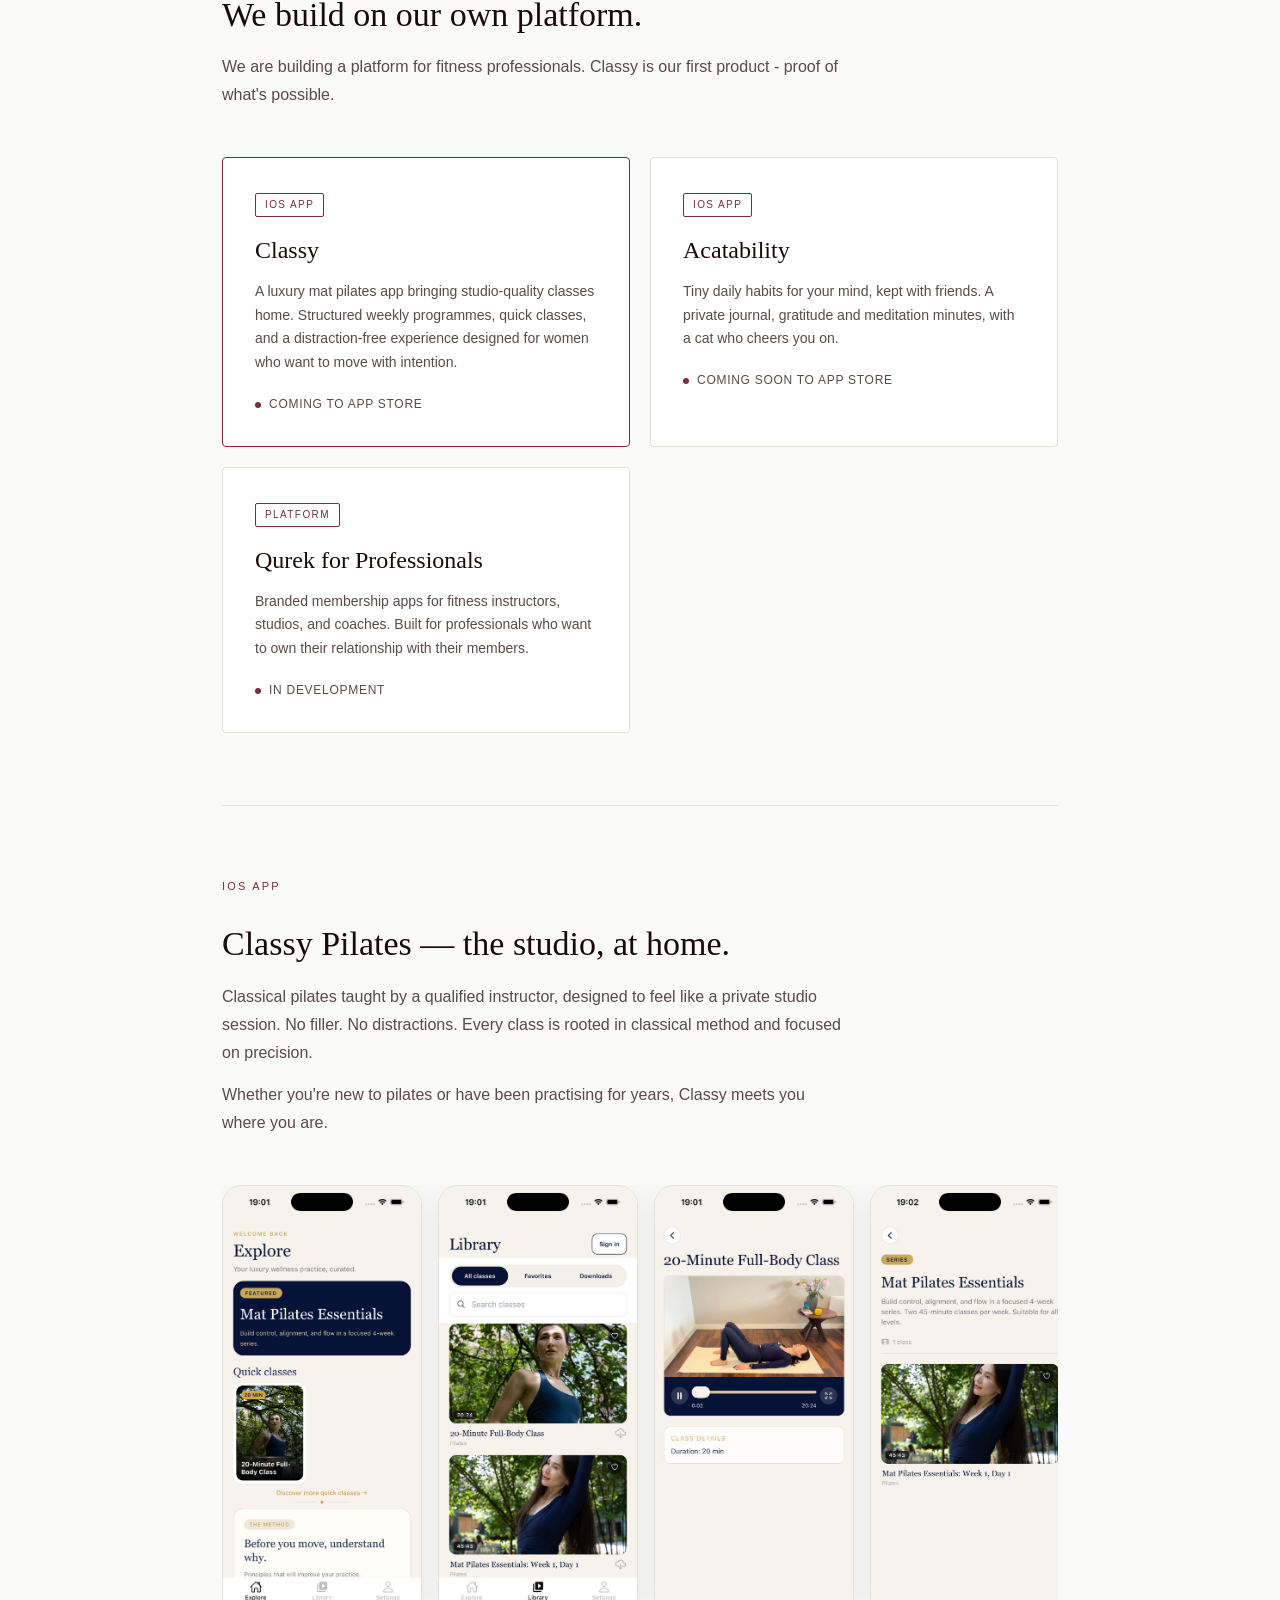
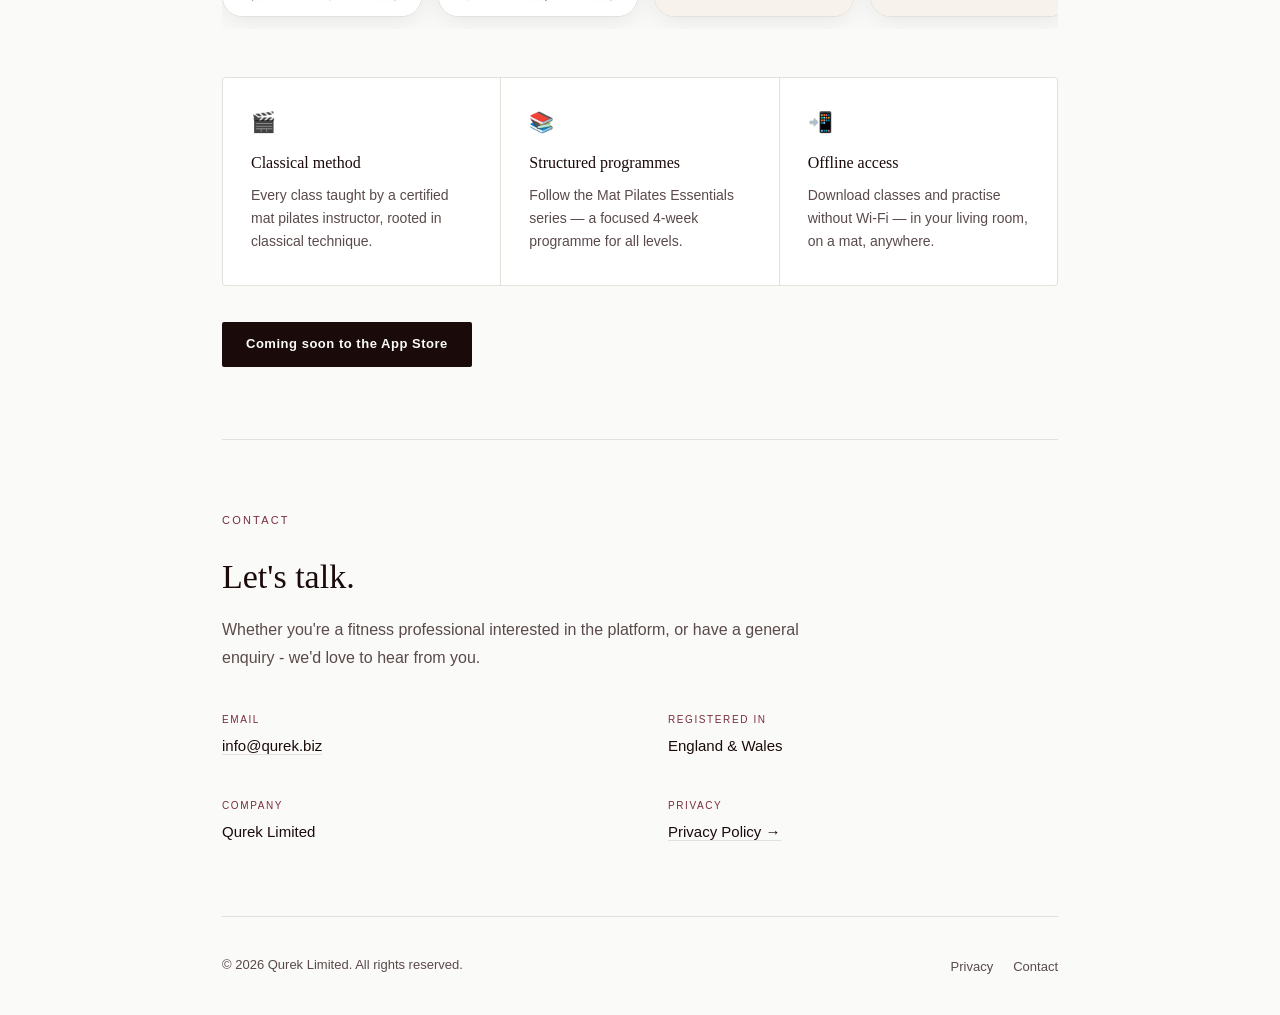
==== commit 545551a8: "Acatability site: launch date not set yet, say coming soon" ====
--- a/index.html
+++ b/index.html
@@ -428,7 +428,7 @@
           <span class="product-tag">iOS App</span>
           <h3 class="product-name">Acatability</h3>
           <p class="product-desc">Tiny daily habits for your mind, kept with friends. A private journal, gratitude and meditation minutes, with a cat who cheers you on.</p>
-          <p class="product-status">Launching Sunday 1 November</p>
+          <p class="product-status">Coming soon to App Store</p>
         </a>
         <div class="product-card">
           <span class="product-tag">Platform</span>
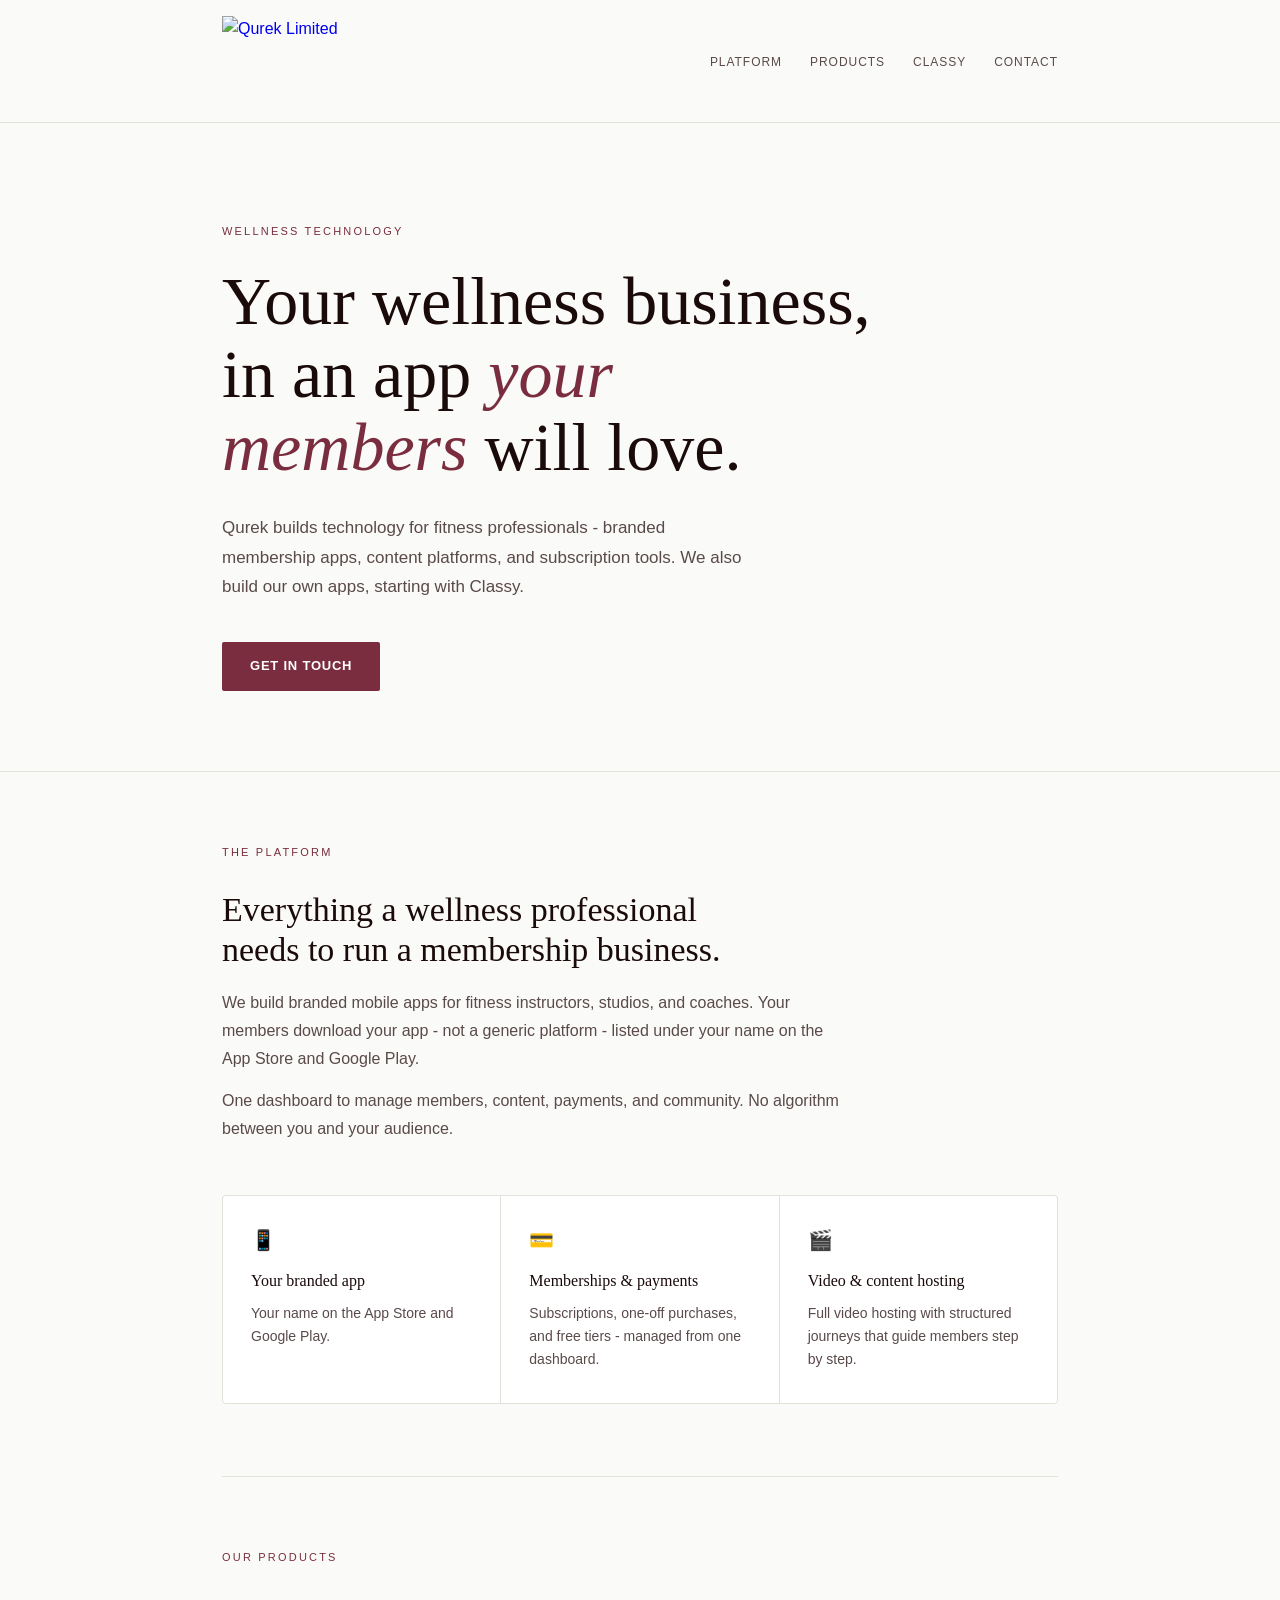
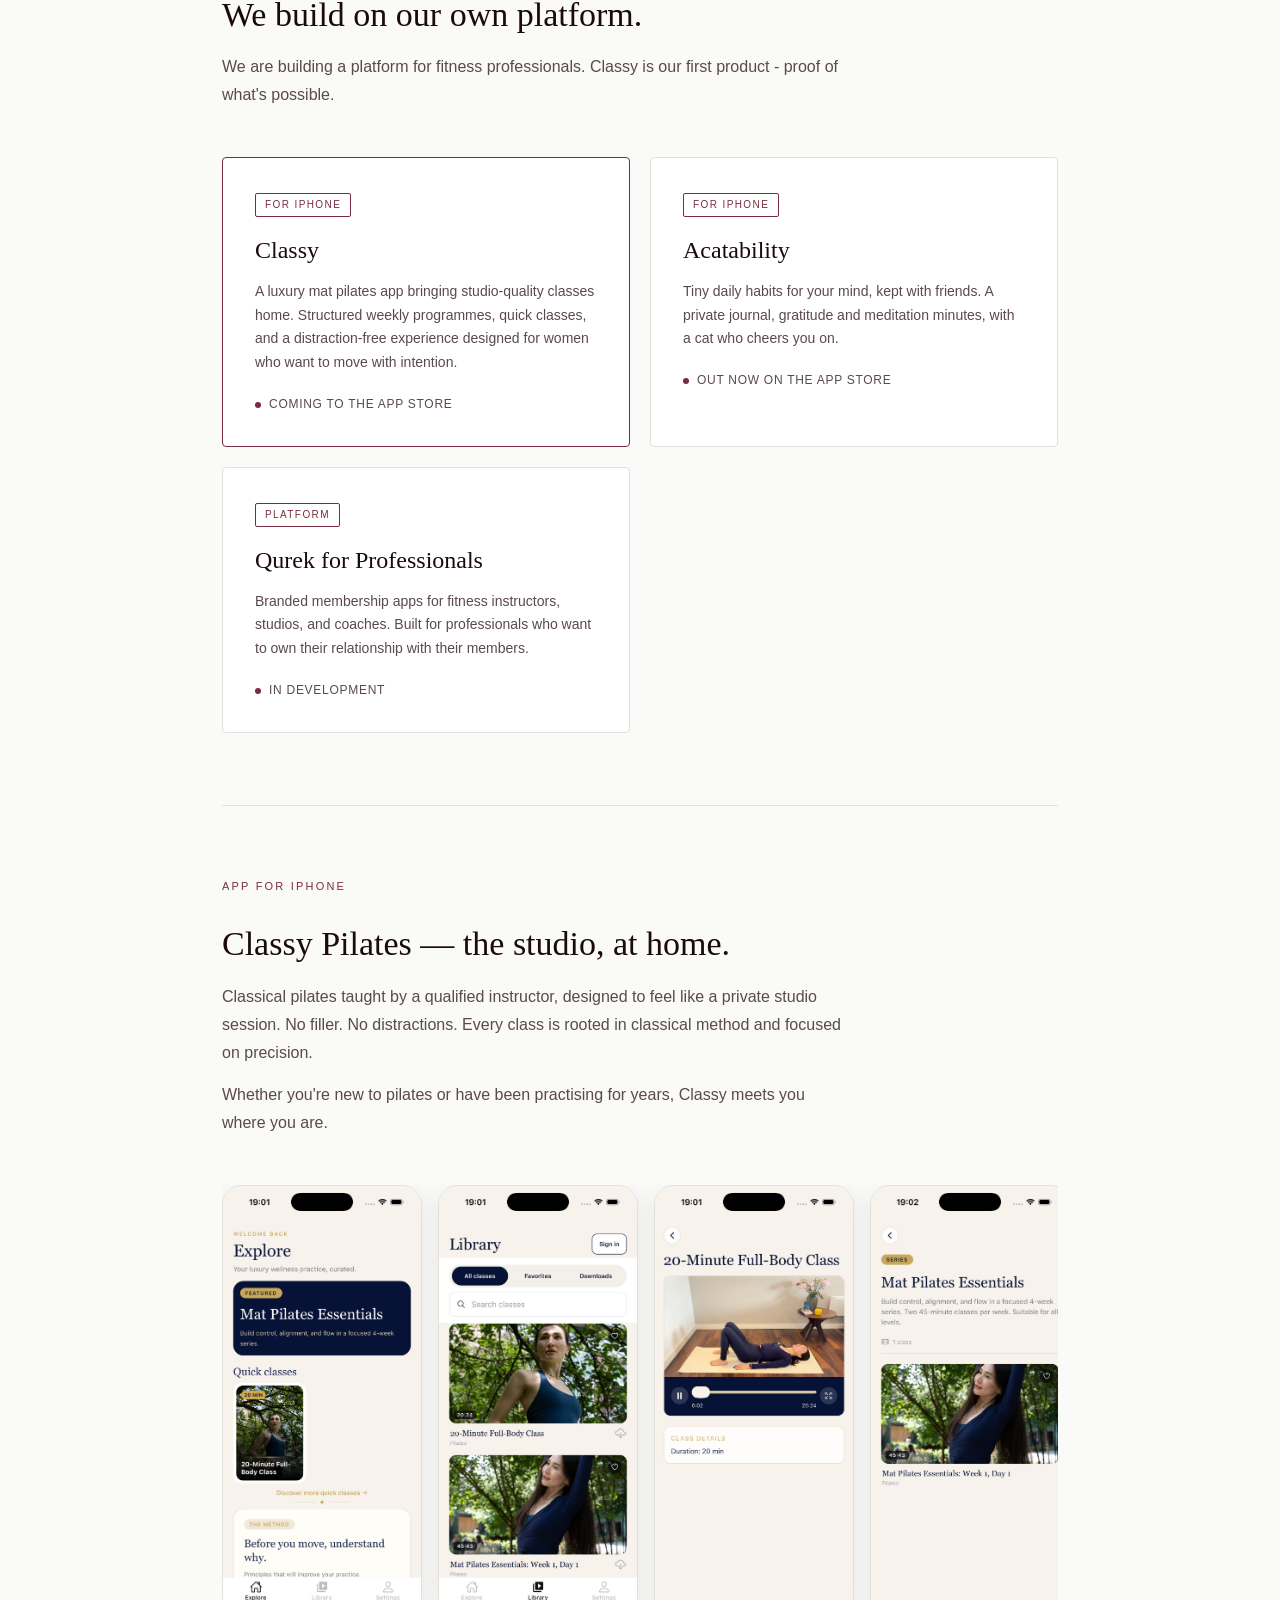
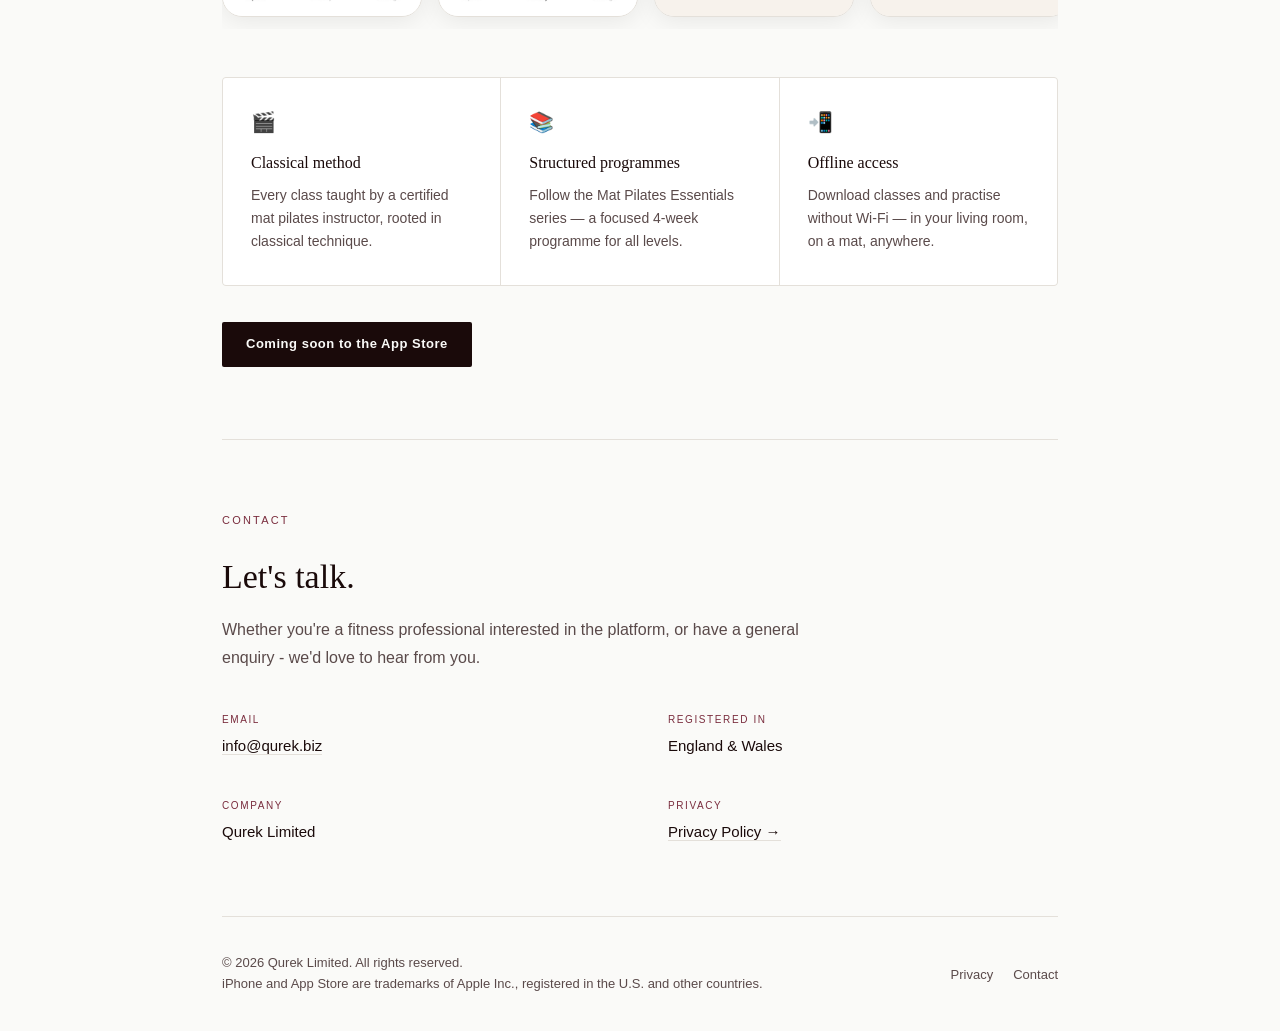
==== commit 6bd08567: "Acatability site: out now. Apple's App Store badge replaces the waitlist, "app for iPhone" wording, " ====
--- a/index.html
+++ b/index.html
@@ -419,16 +419,16 @@
 
       <div class="product-grid">
         <div class="product-card featured">
-          <span class="product-tag">iOS App</span>
+          <span class="product-tag">For iPhone</span>
           <h3 class="product-name">Classy</h3>
           <p class="product-desc">A luxury mat pilates app bringing studio-quality classes home. Structured weekly programmes, quick classes, and a distraction-free experience designed for women who want to move with intention.</p>
-          <p class="product-status">Coming to App Store</p>
+          <p class="product-status">Coming to the App Store</p>
         </div>
         <a class="product-card" href="/acatability/" style="text-decoration:none;color:inherit">
-          <span class="product-tag">iOS App</span>
+          <span class="product-tag">For iPhone</span>
           <h3 class="product-name">Acatability</h3>
           <p class="product-desc">Tiny daily habits for your mind, kept with friends. A private journal, gratitude and meditation minutes, with a cat who cheers you on.</p>
-          <p class="product-status">Coming soon to App Store</p>
+          <p class="product-status">Out now on the App Store</p>
         </a>
         <div class="product-card">
           <span class="product-tag">Platform</span>
@@ -443,7 +443,7 @@
   <!-- CLASSY SECTION -->
   <div class="container">
     <section id="classy">
-      <p class="section-label">iOS App</p>
+      <p class="section-label">App for iPhone</p>
       <h2 class="section-title">Classy Pilates — the studio, at home.</h2>
       <div class="section-body">
         <p>Classical pilates taught by a qualified instructor, designed to feel like a private studio session. No filler. No distractions. Every class is rooted in classical method and focused on precision.</p>
@@ -514,7 +514,7 @@
 
   <footer>
     <div class="container">
-      <p class="footer-copy">&copy; 2026 Qurek Limited. All rights reserved.</p>
+      <p class="footer-copy">&copy; 2026 Qurek Limited. All rights reserved.<br>iPhone and App Store are trademarks of Apple Inc., registered in the U.S. and other countries.</p>
       <ul class="footer-links">
         <li><a href="/privacy">Privacy</a></li>
         <li><a href="mailto:info@qurek.biz">Contact</a></li>
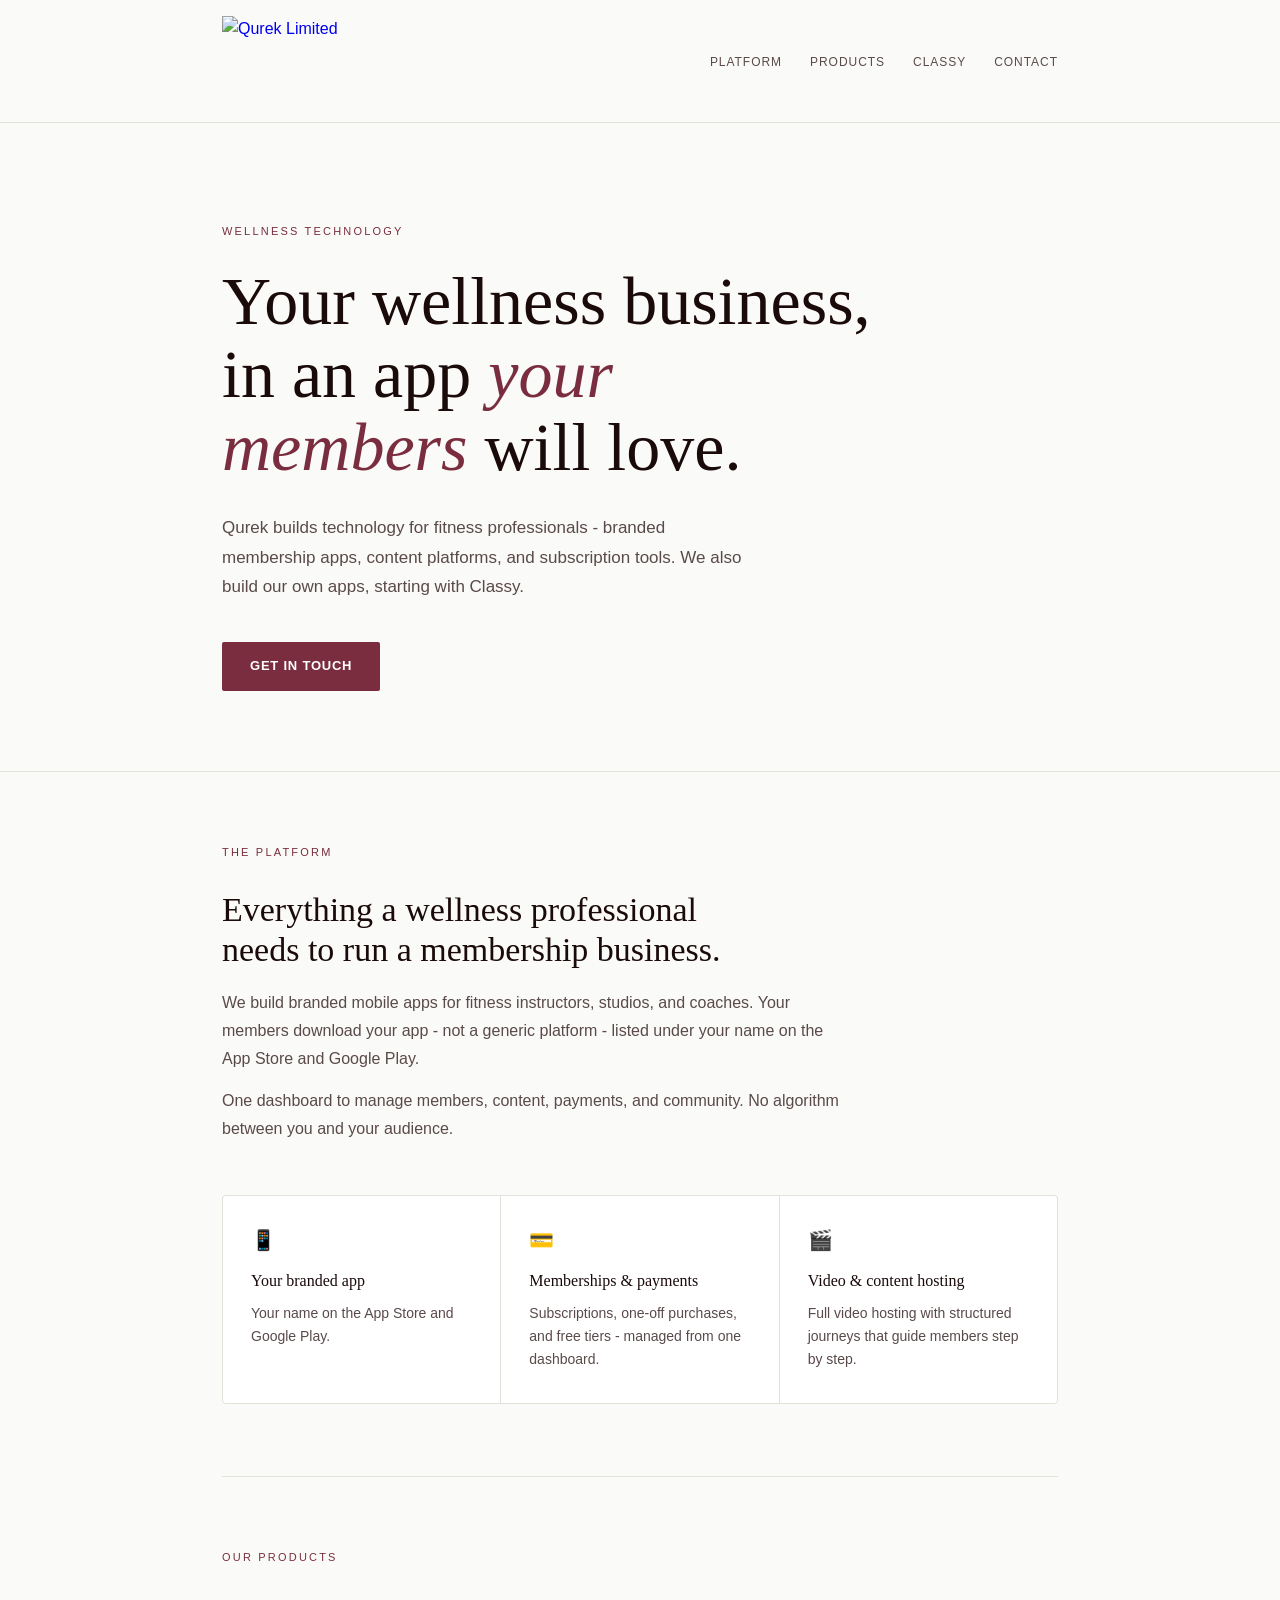
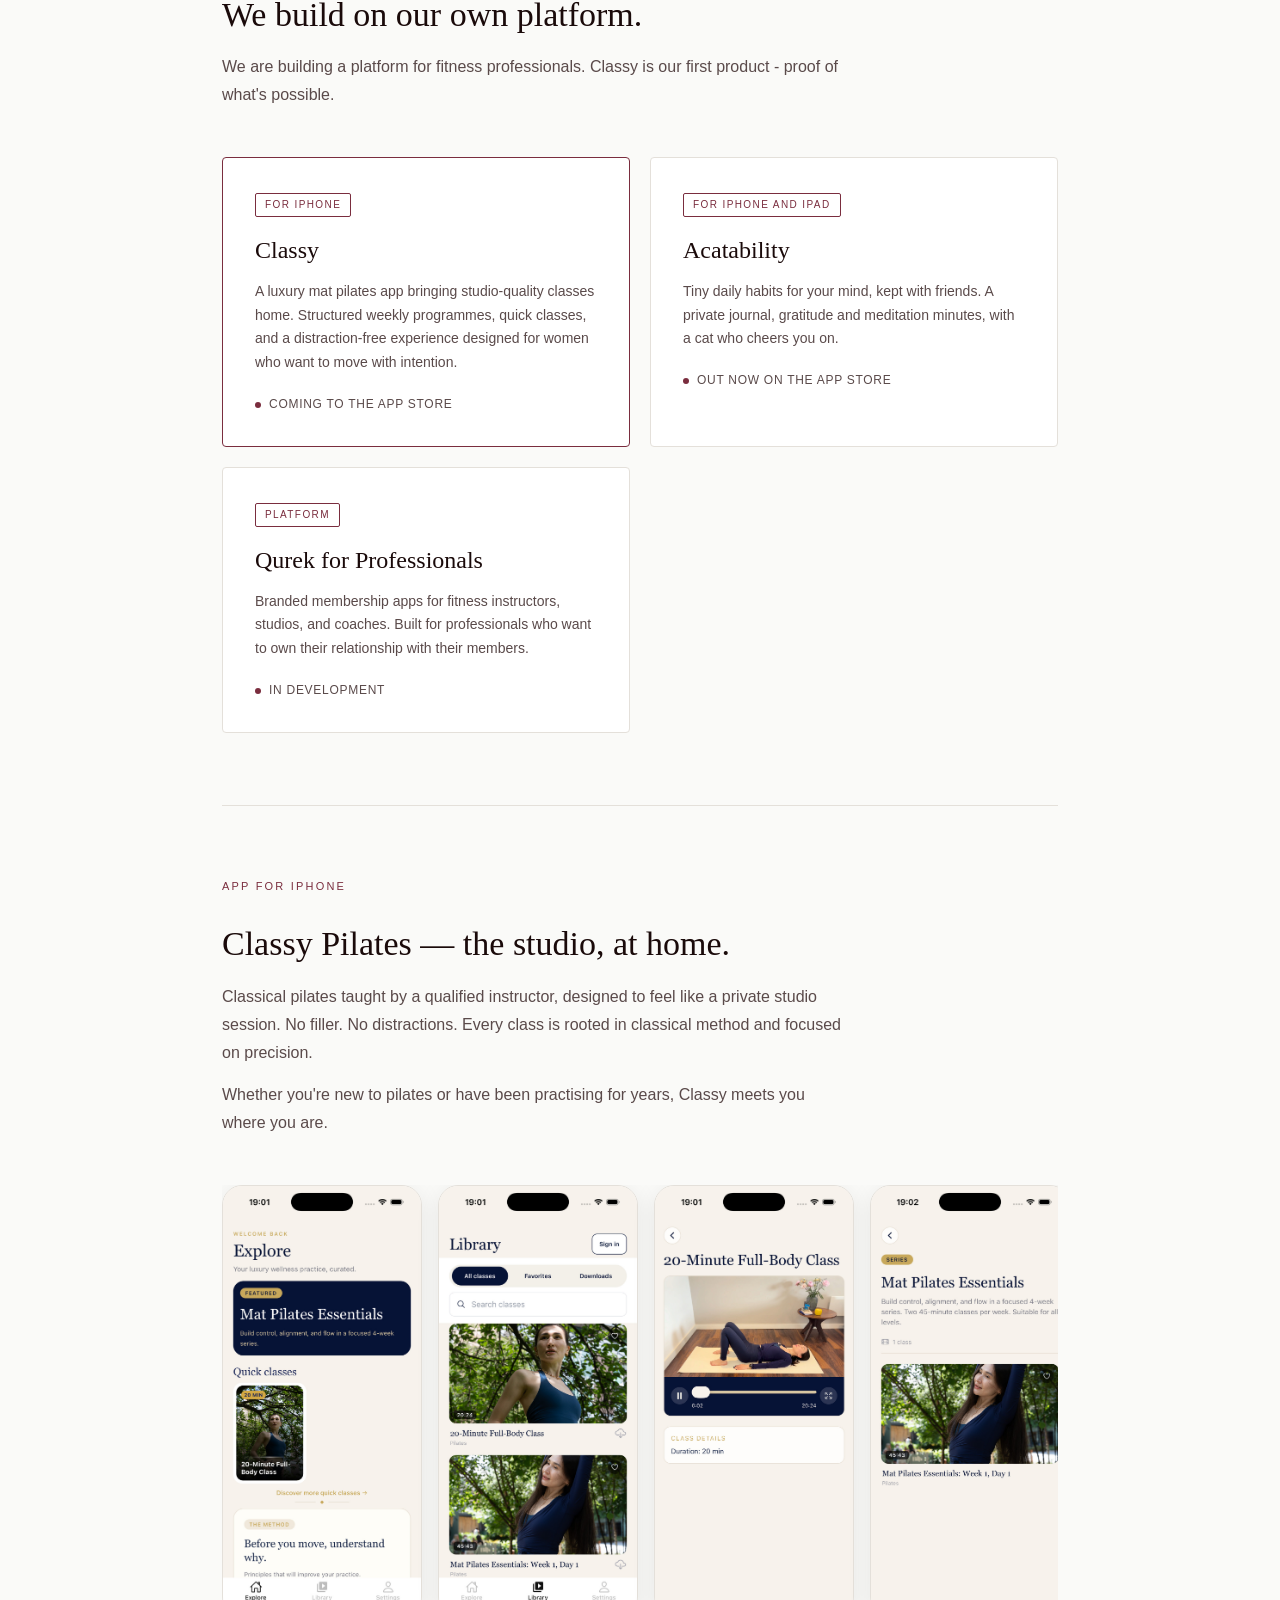
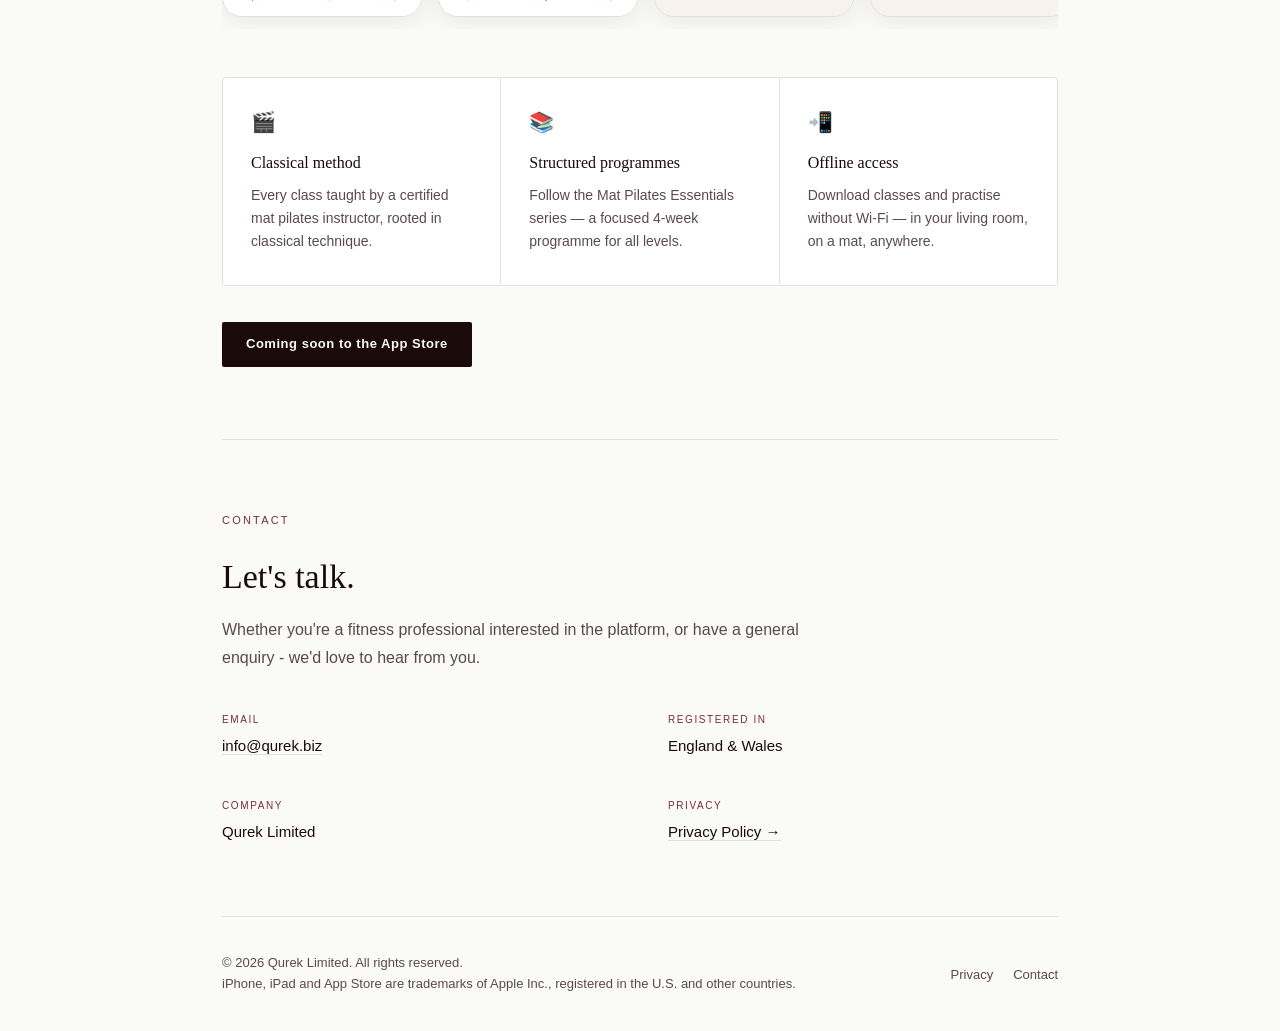
==== commit 4439fa4f: "Acatability site: for iPhone and iPad (owner, 27 Nov)" ====
--- a/index.html
+++ b/index.html
@@ -425,7 +425,7 @@
           <p class="product-status">Coming to the App Store</p>
         </div>
         <a class="product-card" href="/acatability/" style="text-decoration:none;color:inherit">
-          <span class="product-tag">For iPhone</span>
+          <span class="product-tag">For iPhone and iPad</span>
           <h3 class="product-name">Acatability</h3>
           <p class="product-desc">Tiny daily habits for your mind, kept with friends. A private journal, gratitude and meditation minutes, with a cat who cheers you on.</p>
           <p class="product-status">Out now on the App Store</p>
@@ -514,7 +514,7 @@
 
   <footer>
     <div class="container">
-      <p class="footer-copy">&copy; 2026 Qurek Limited. All rights reserved.<br>iPhone and App Store are trademarks of Apple Inc., registered in the U.S. and other countries.</p>
+      <p class="footer-copy">&copy; 2026 Qurek Limited. All rights reserved.<br>iPhone, iPad and App Store are trademarks of Apple Inc., registered in the U.S. and other countries.</p>
       <ul class="footer-links">
         <li><a href="/privacy">Privacy</a></li>
         <li><a href="mailto:info@qurek.biz">Contact</a></li>
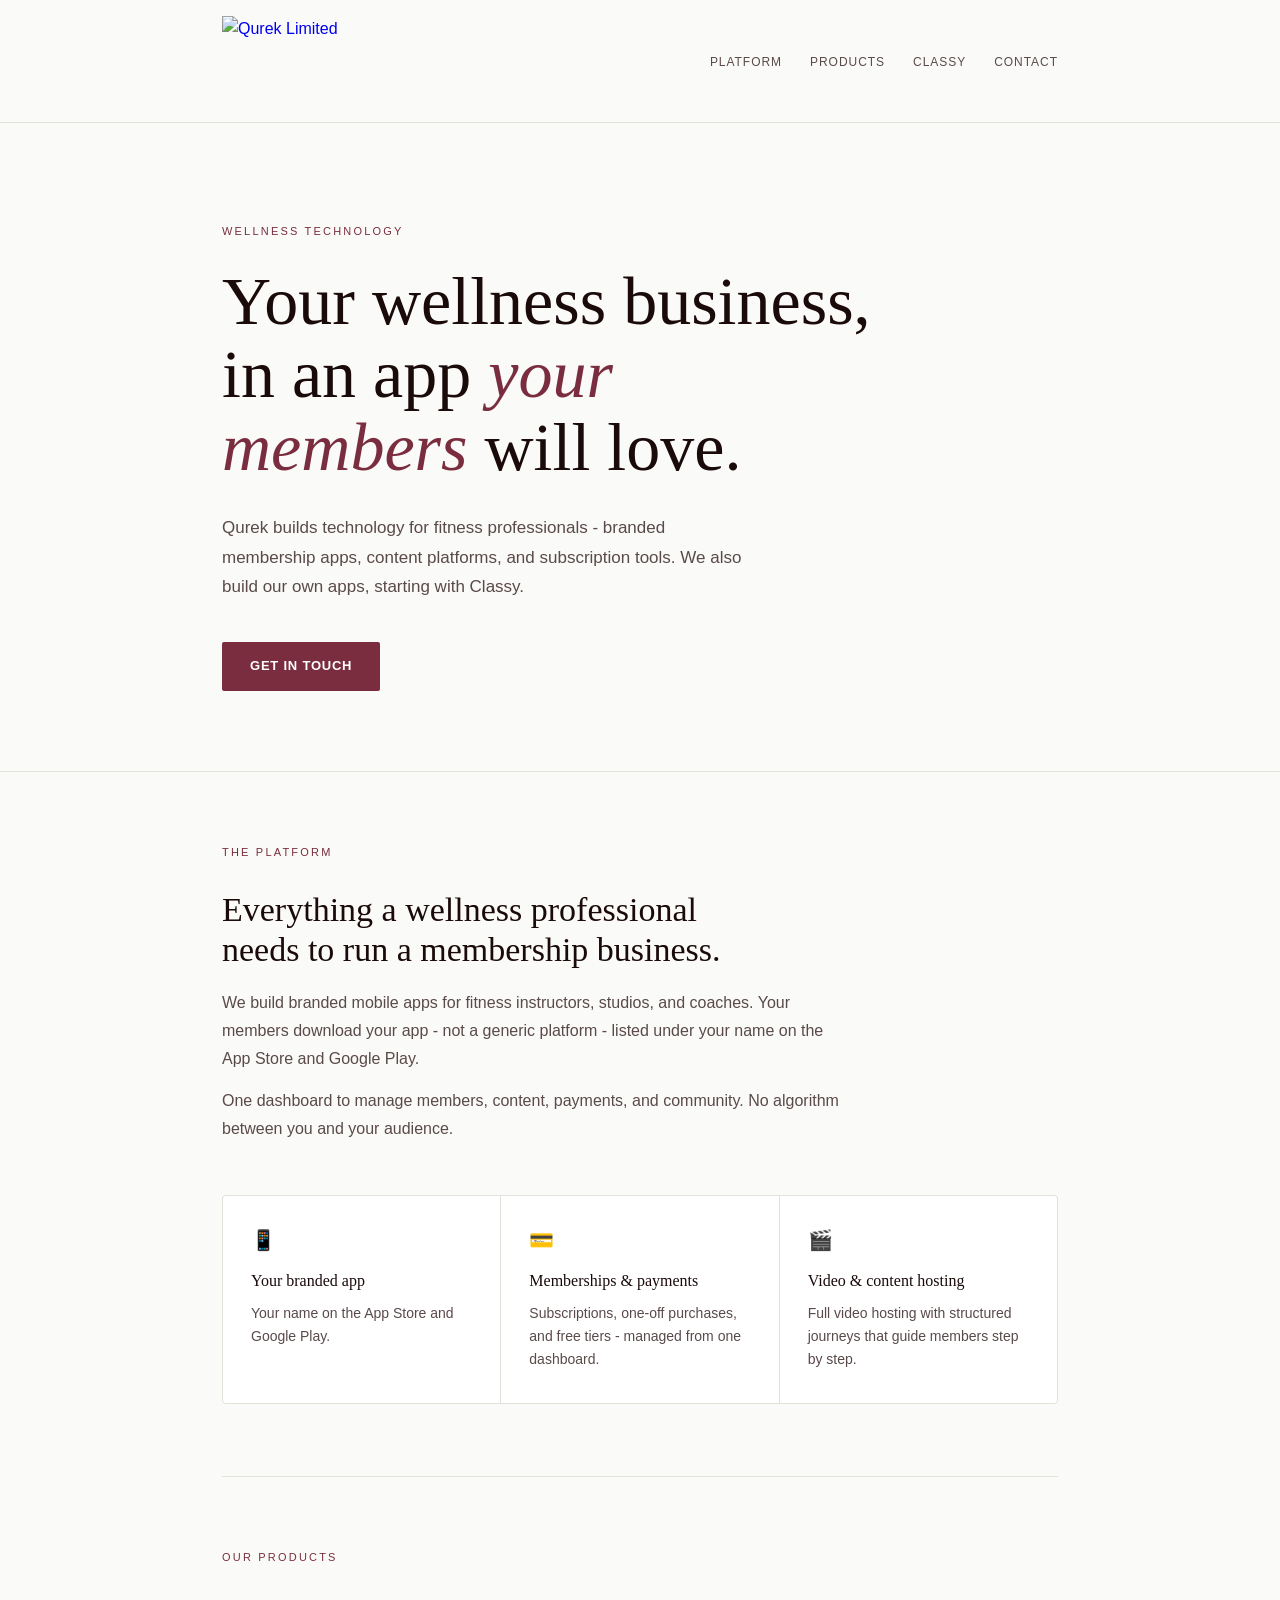
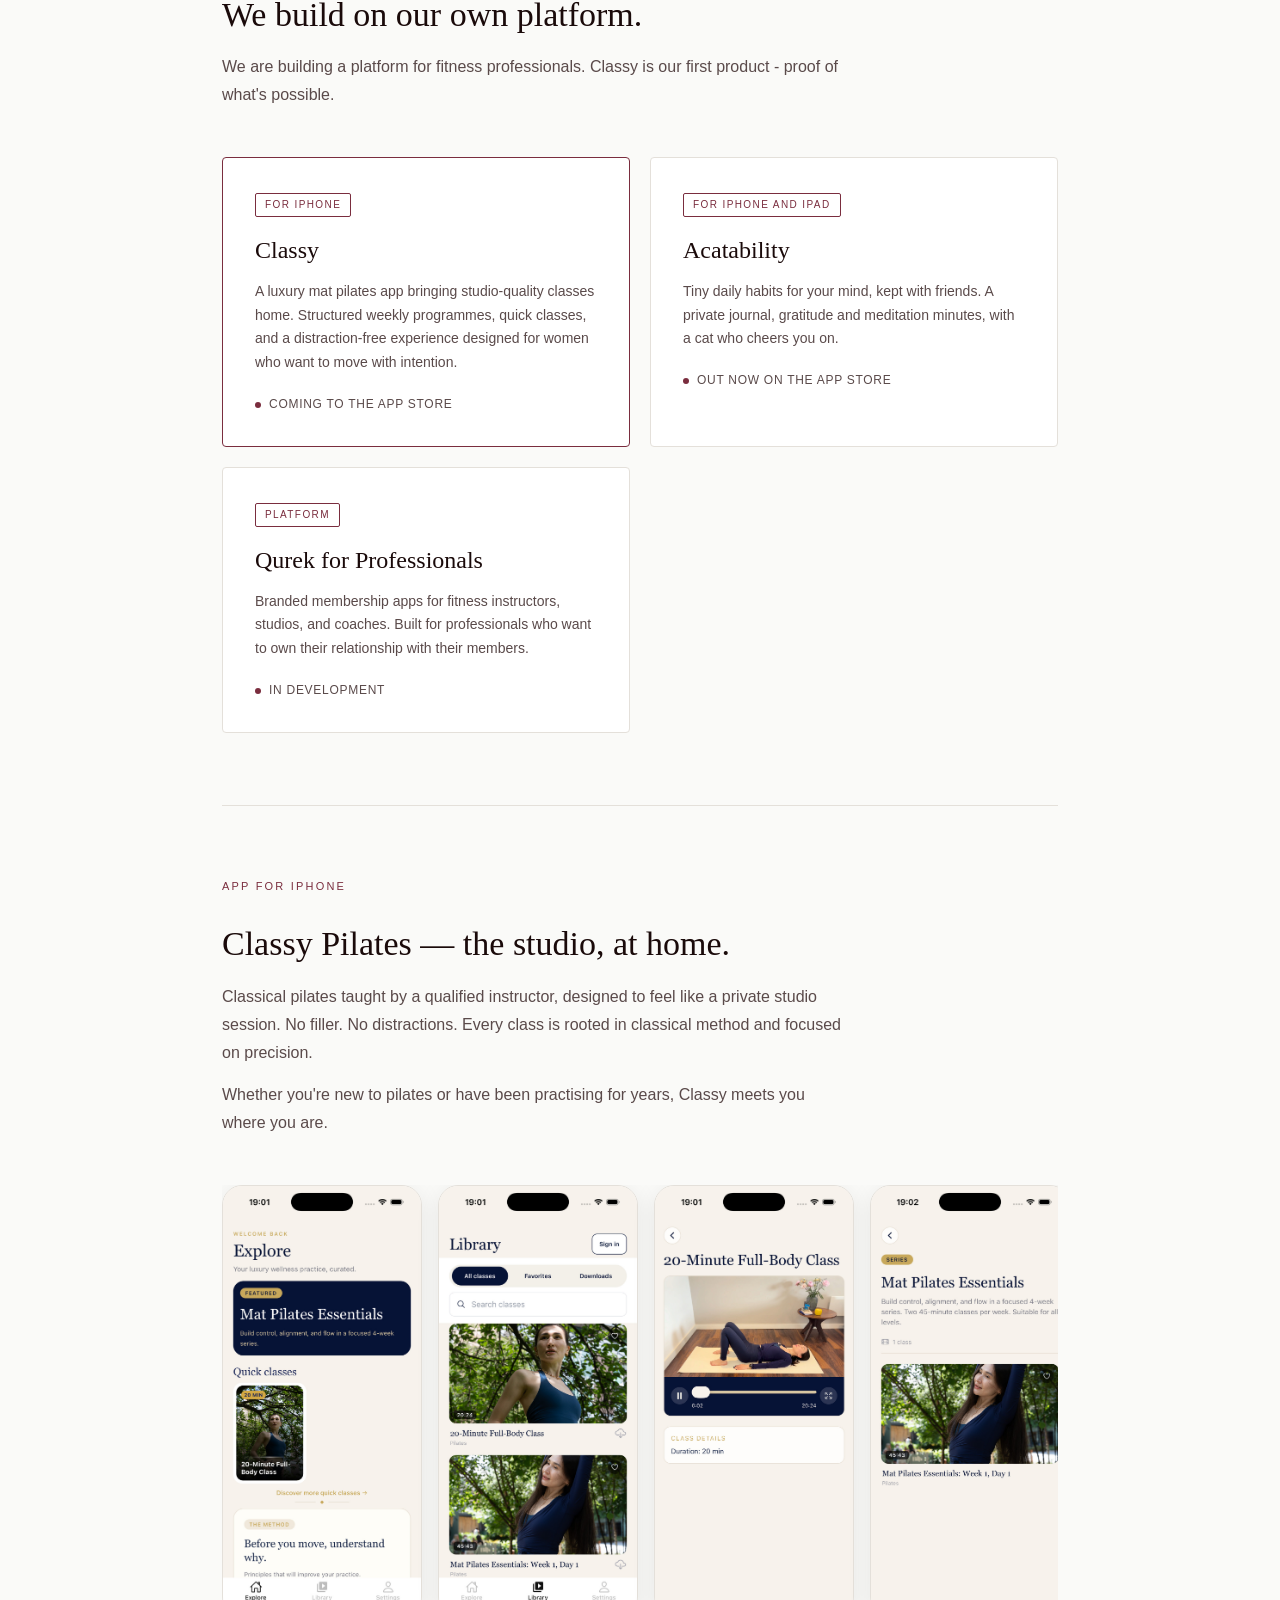
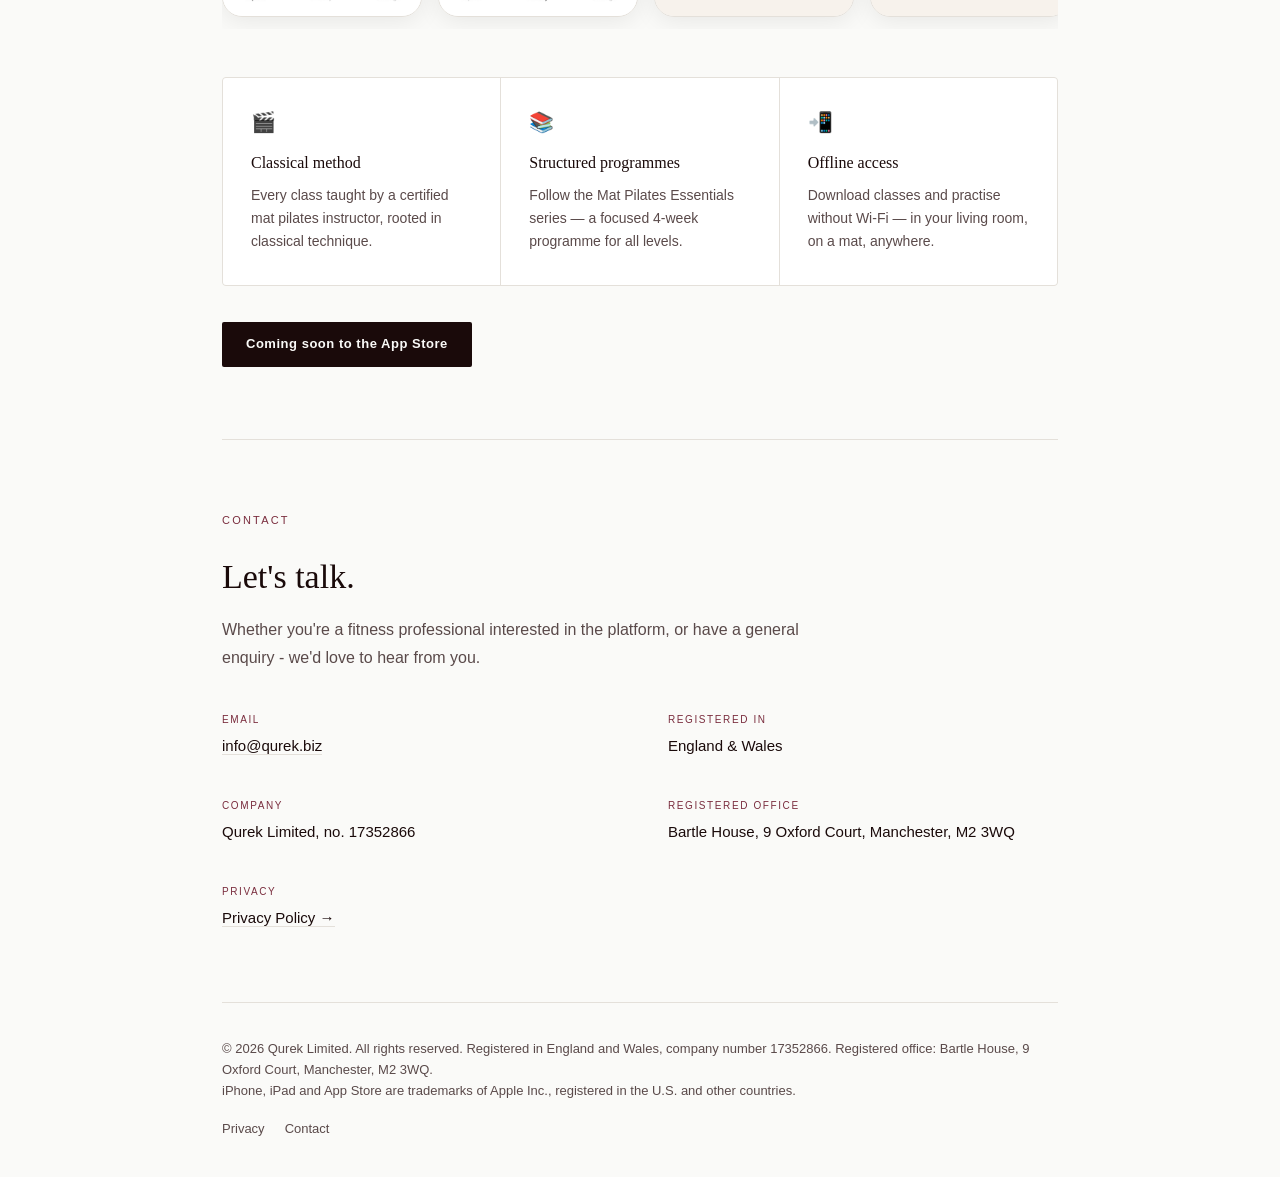
==== commit 509e7226: "Company number and registered office on every page (Companies Act website rule)" ====
--- a/index.html
+++ b/index.html
@@ -502,7 +502,11 @@
         </div>
         <div>
           <p class="contact-label">Company</p>
-          <p class="contact-value">Qurek Limited</p>
+          <p class="contact-value">Qurek Limited, no. 17352866</p>
+        </div>
+        <div>
+          <p class="contact-label">Registered office</p>
+          <p class="contact-value">Bartle House, 9 Oxford Court, Manchester, M2 3WQ</p>
         </div>
         <div>
           <p class="contact-label">Privacy</p>
@@ -514,7 +518,7 @@
 
   <footer>
     <div class="container">
-      <p class="footer-copy">&copy; 2026 Qurek Limited. All rights reserved.<br>iPhone, iPad and App Store are trademarks of Apple Inc., registered in the U.S. and other countries.</p>
+      <p class="footer-copy">&copy; 2026 Qurek Limited. All rights reserved. Registered in England and Wales, company number 17352866. Registered office: Bartle House, 9 Oxford Court, Manchester, M2 3WQ.<br>iPhone, iPad and App Store are trademarks of Apple Inc., registered in the U.S. and other countries.</p>
       <ul class="footer-links">
         <li><a href="/privacy">Privacy</a></li>
         <li><a href="mailto:info@qurek.biz">Contact</a></li>
